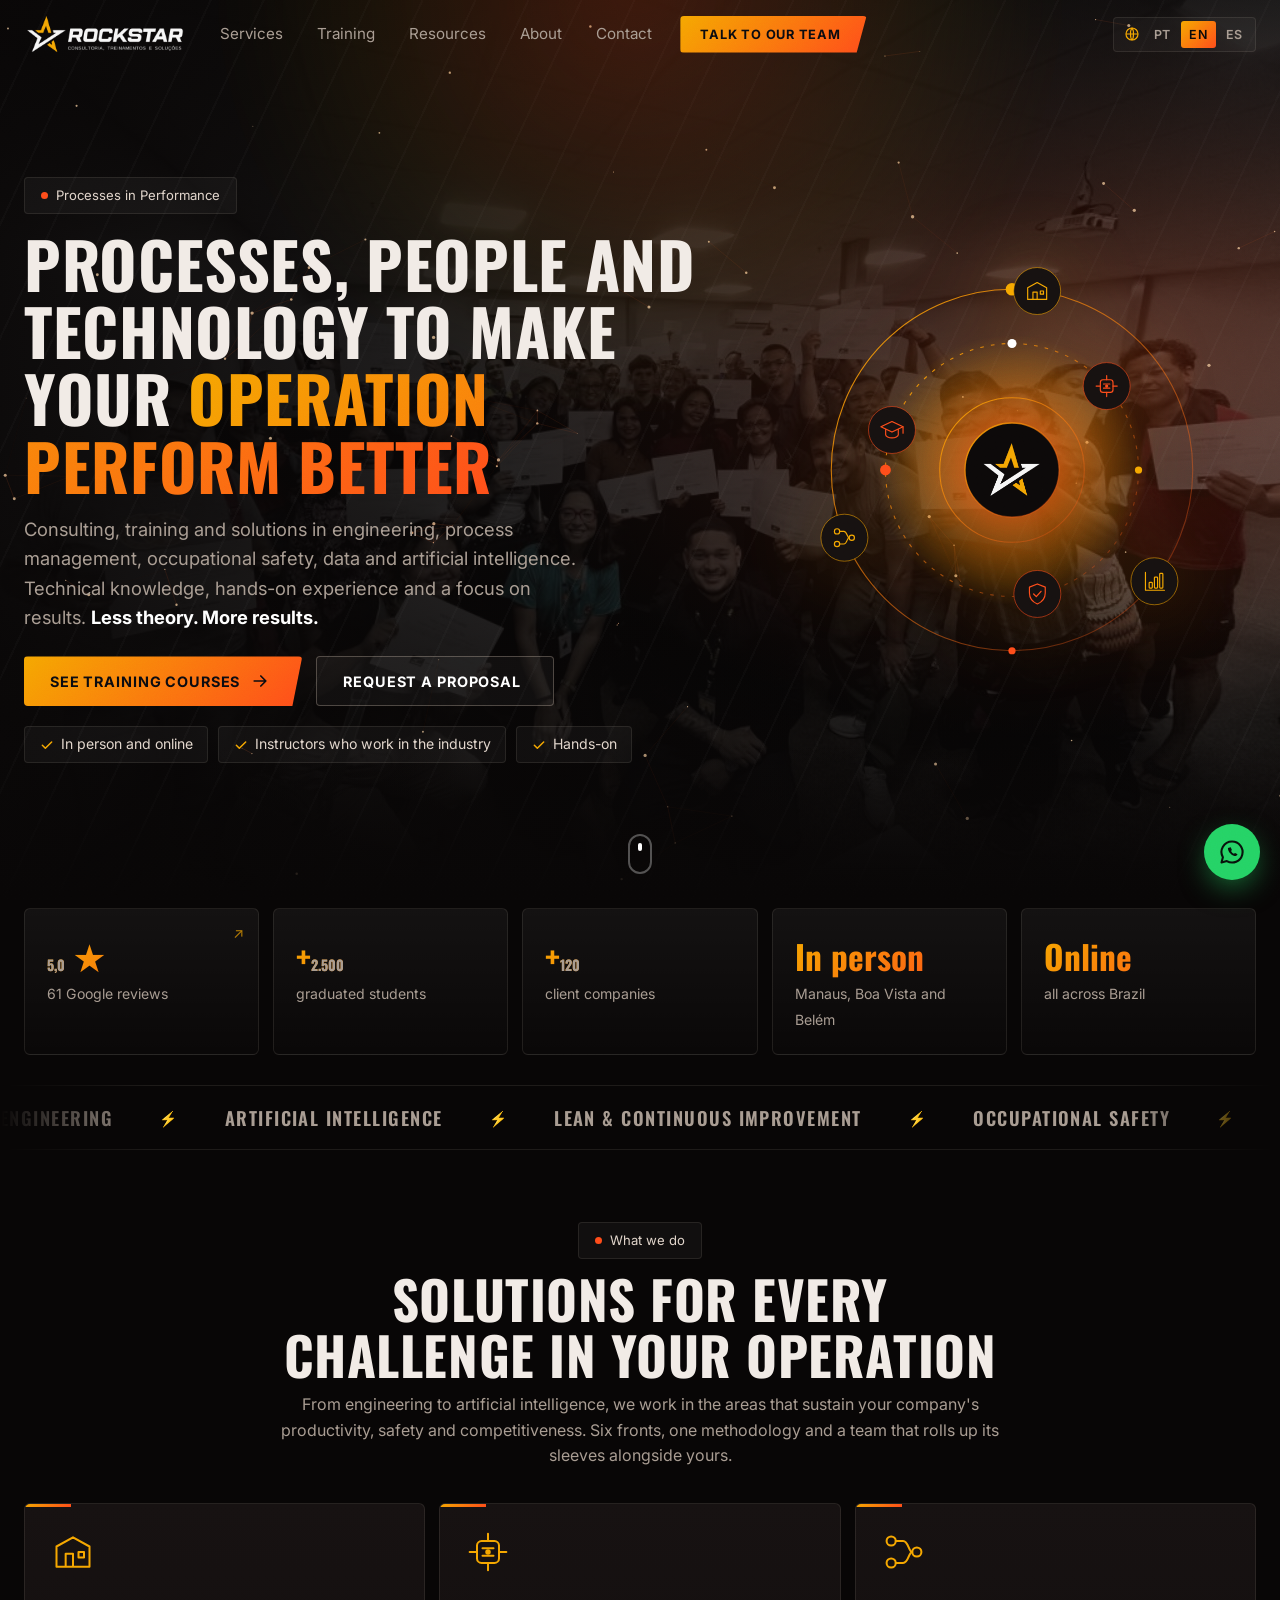
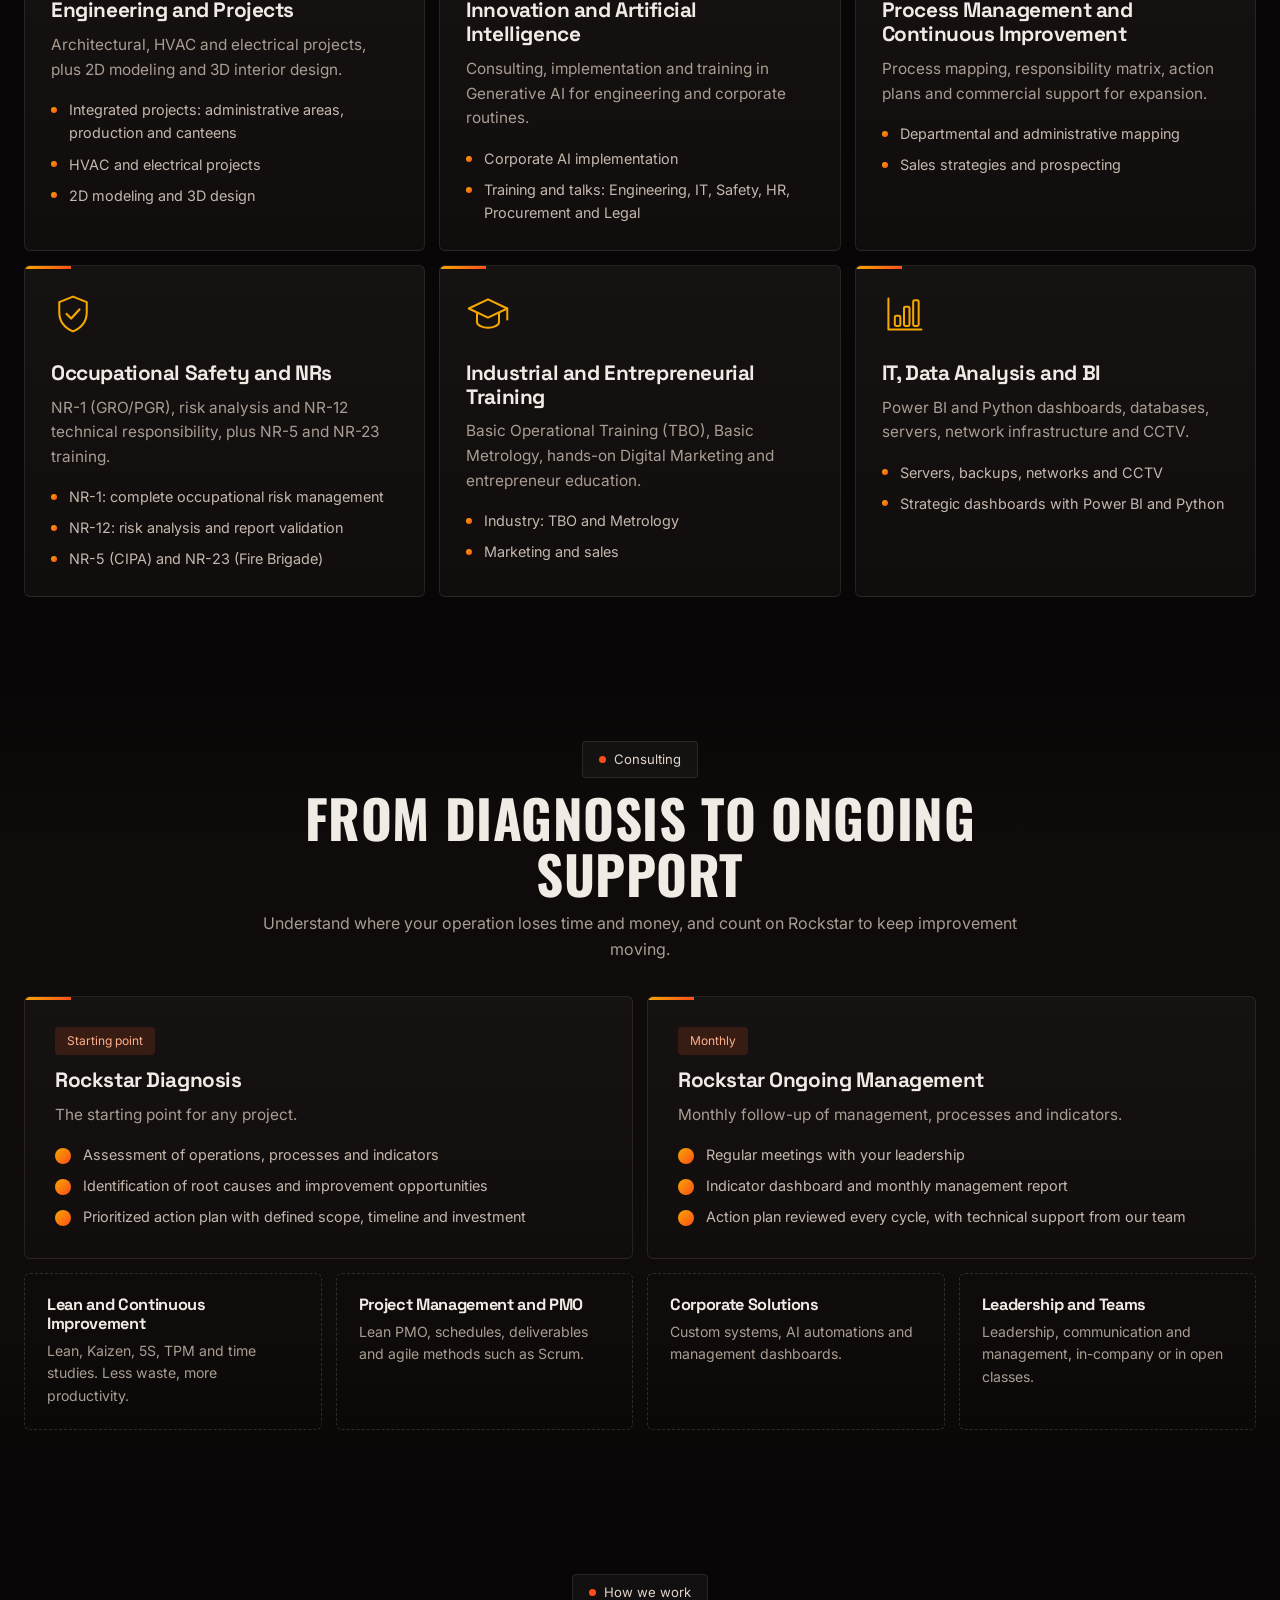
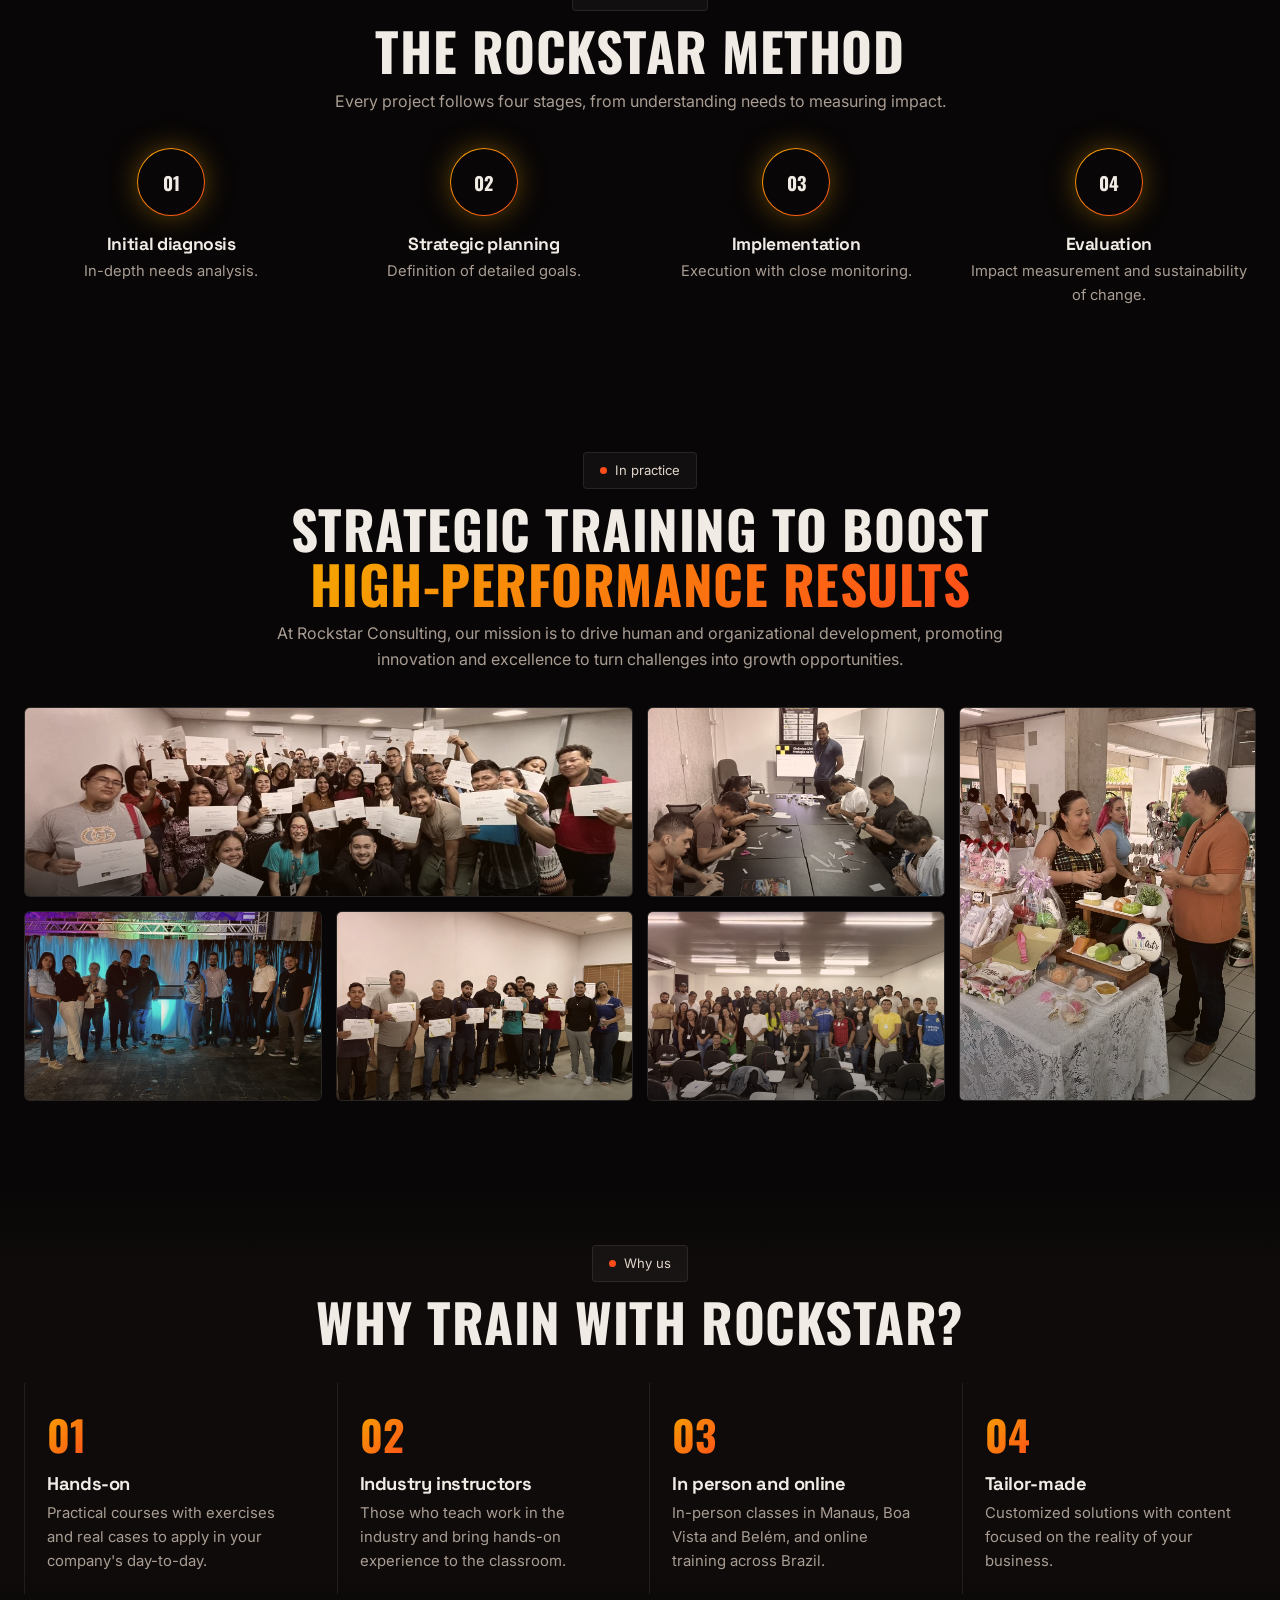
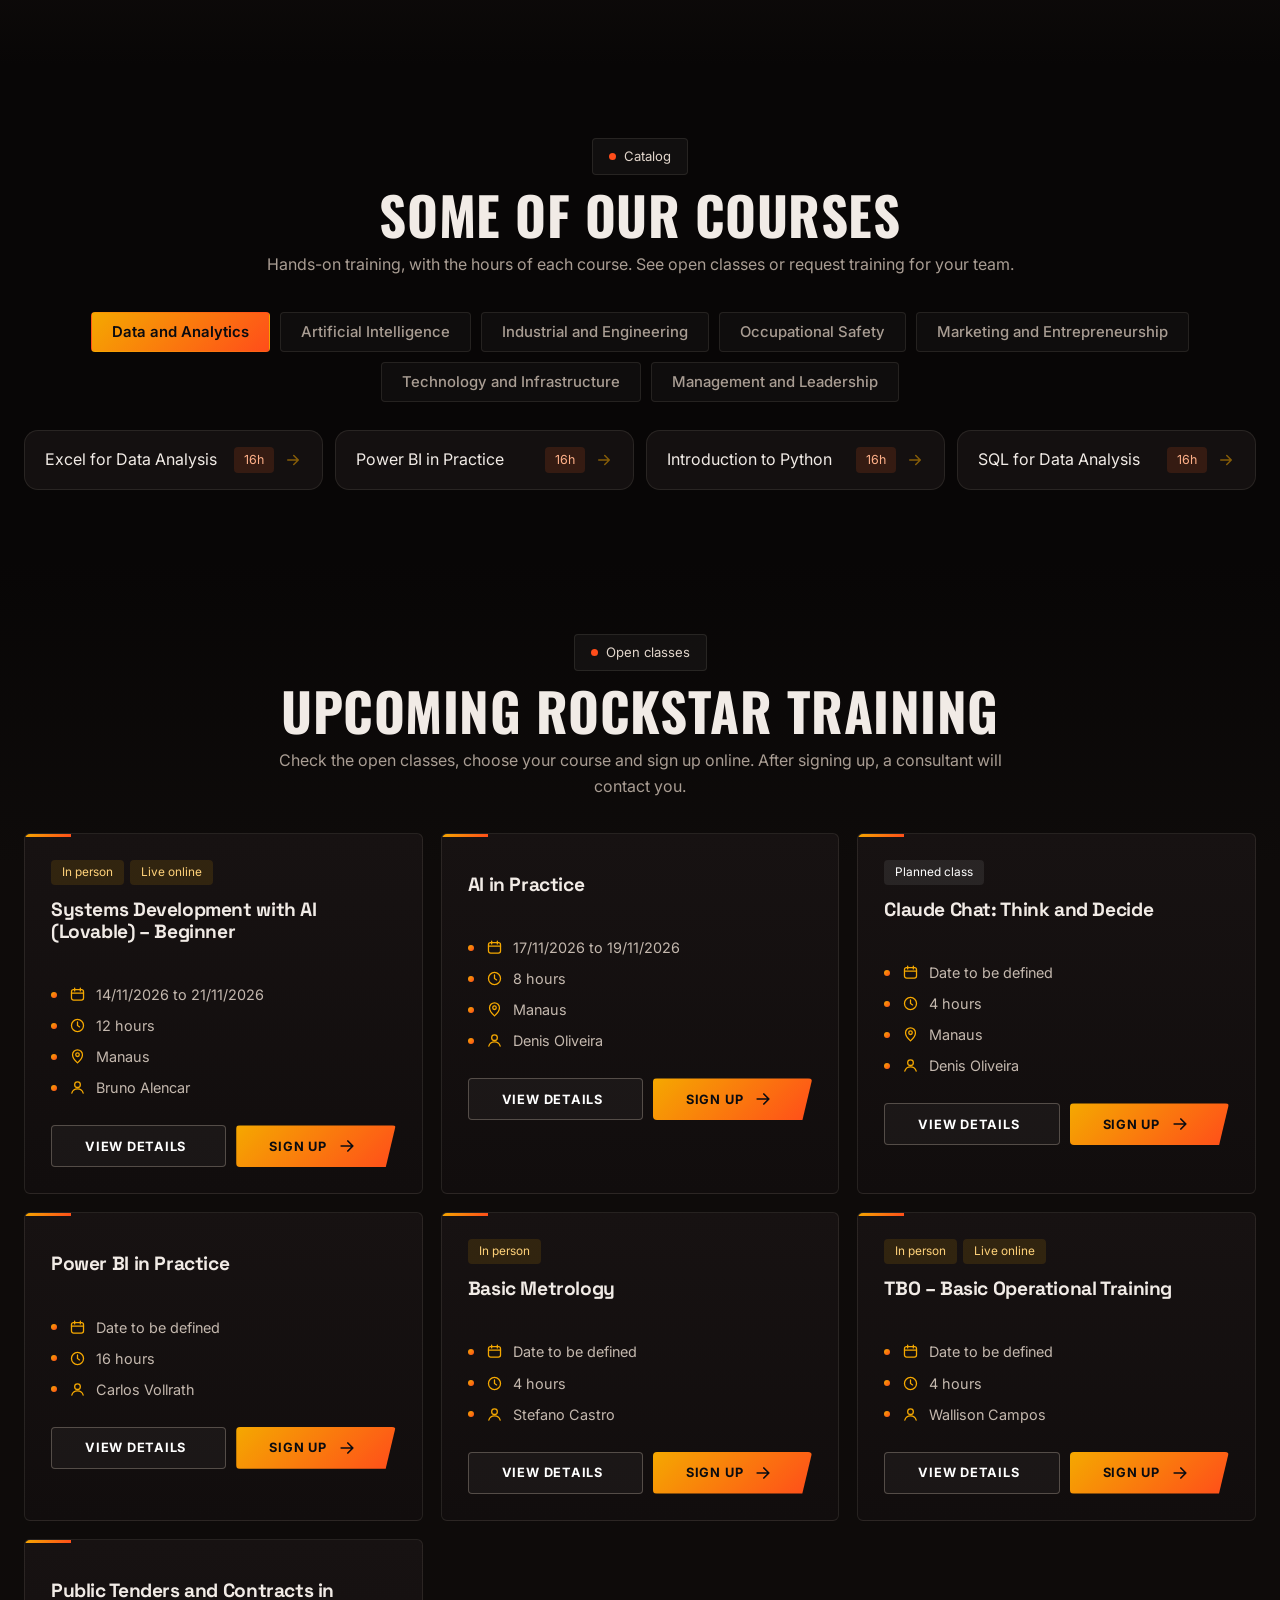
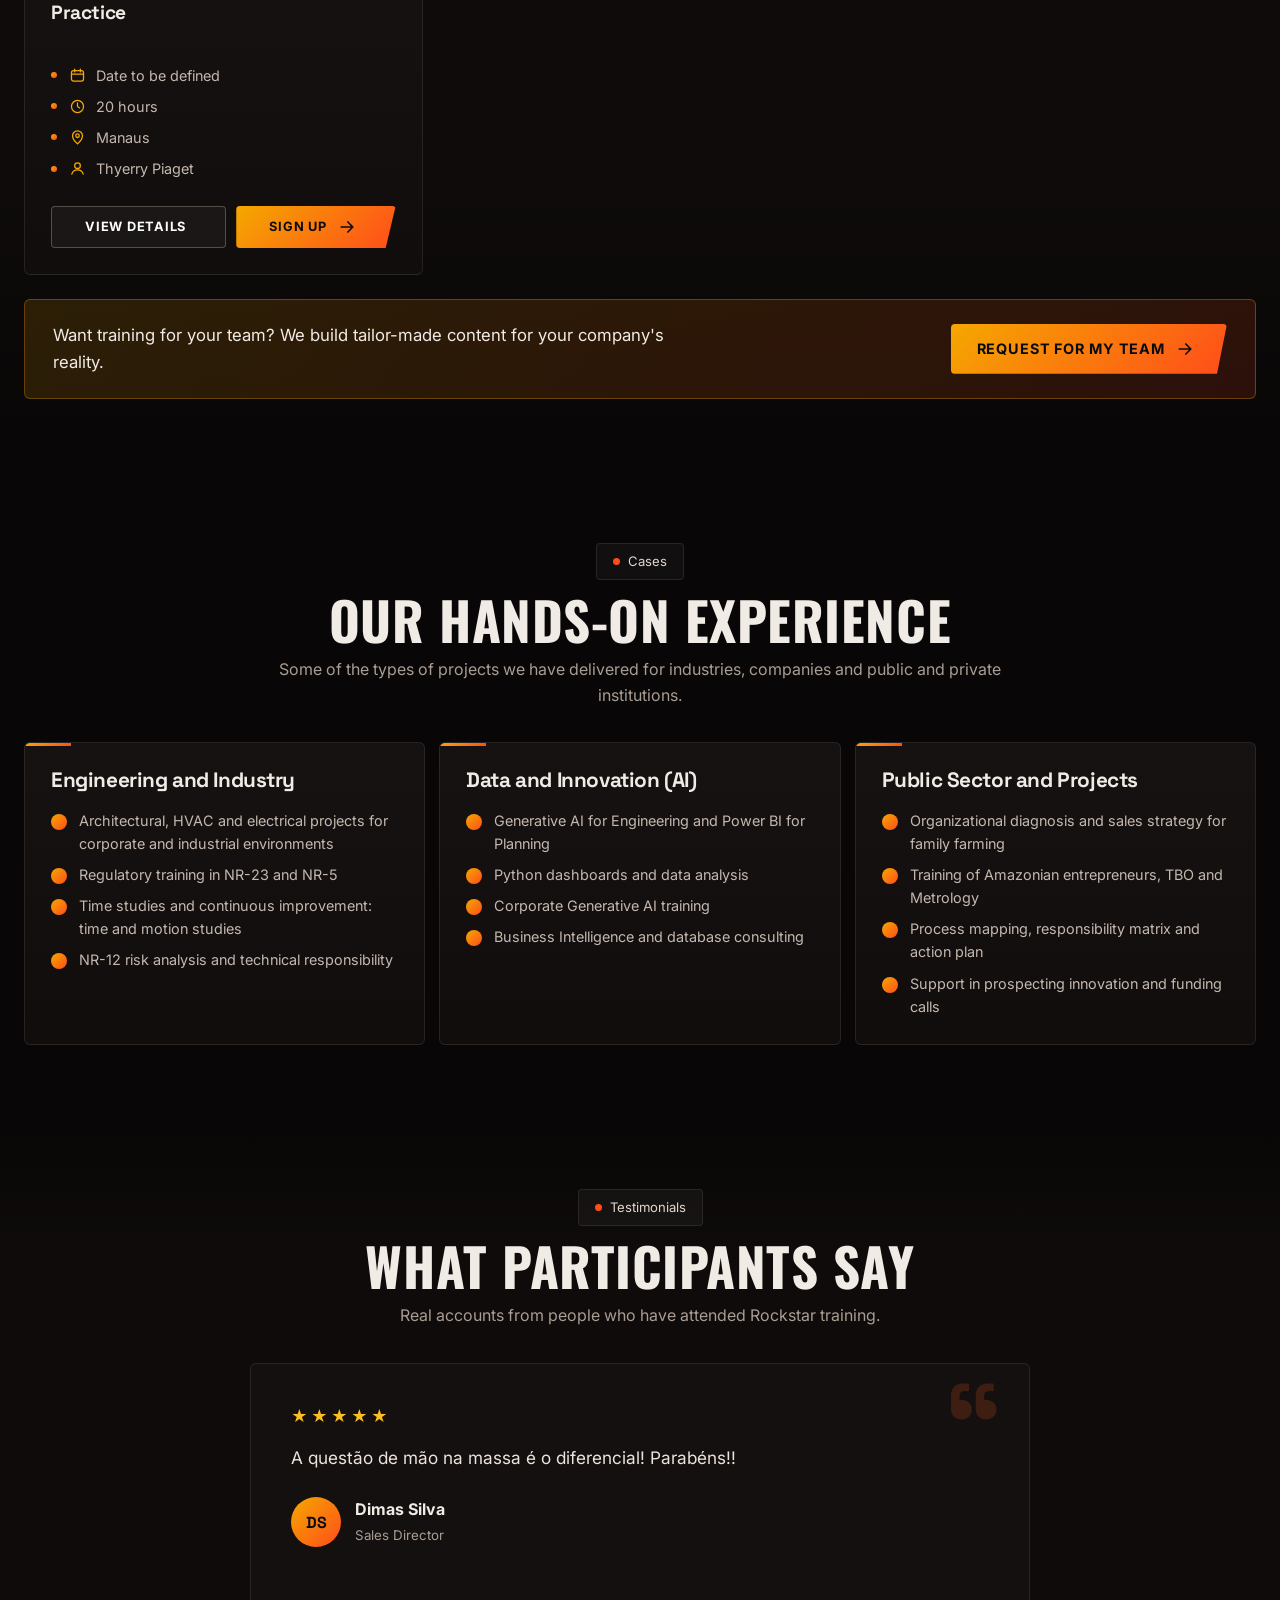
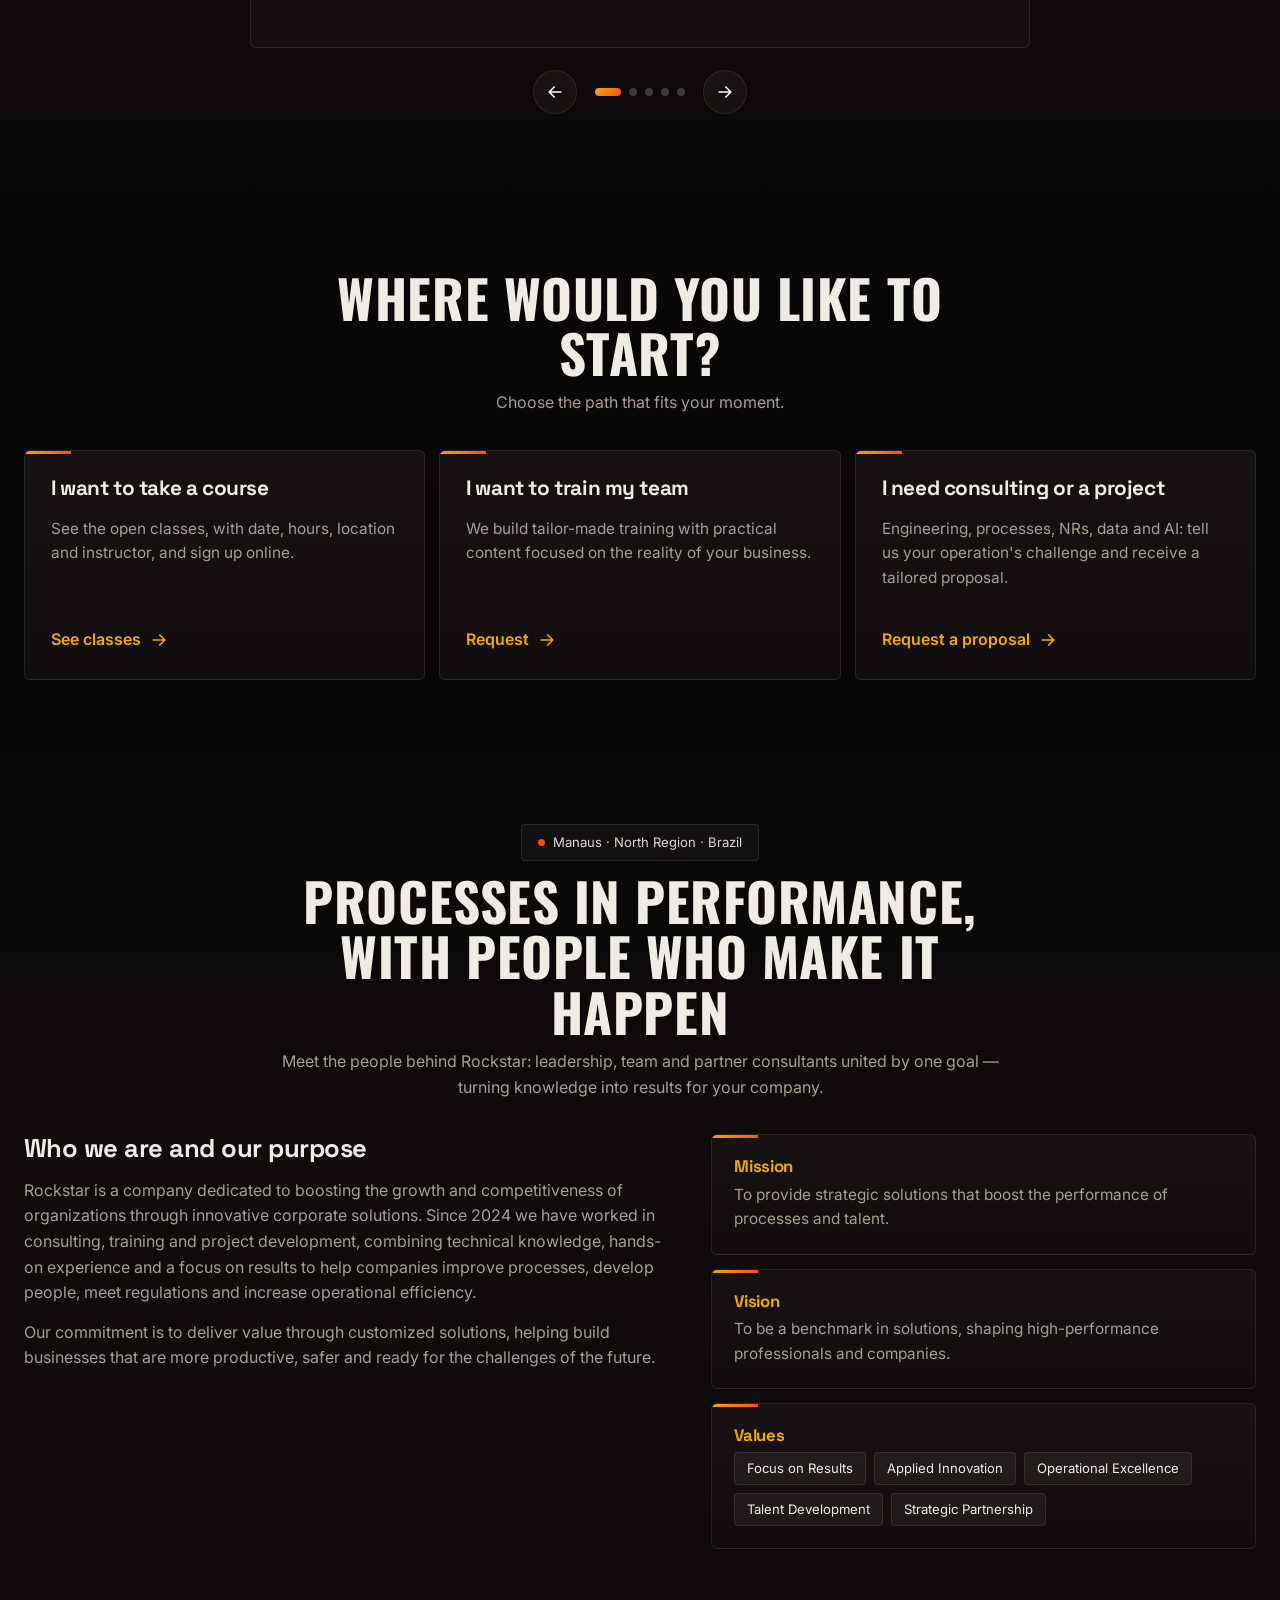
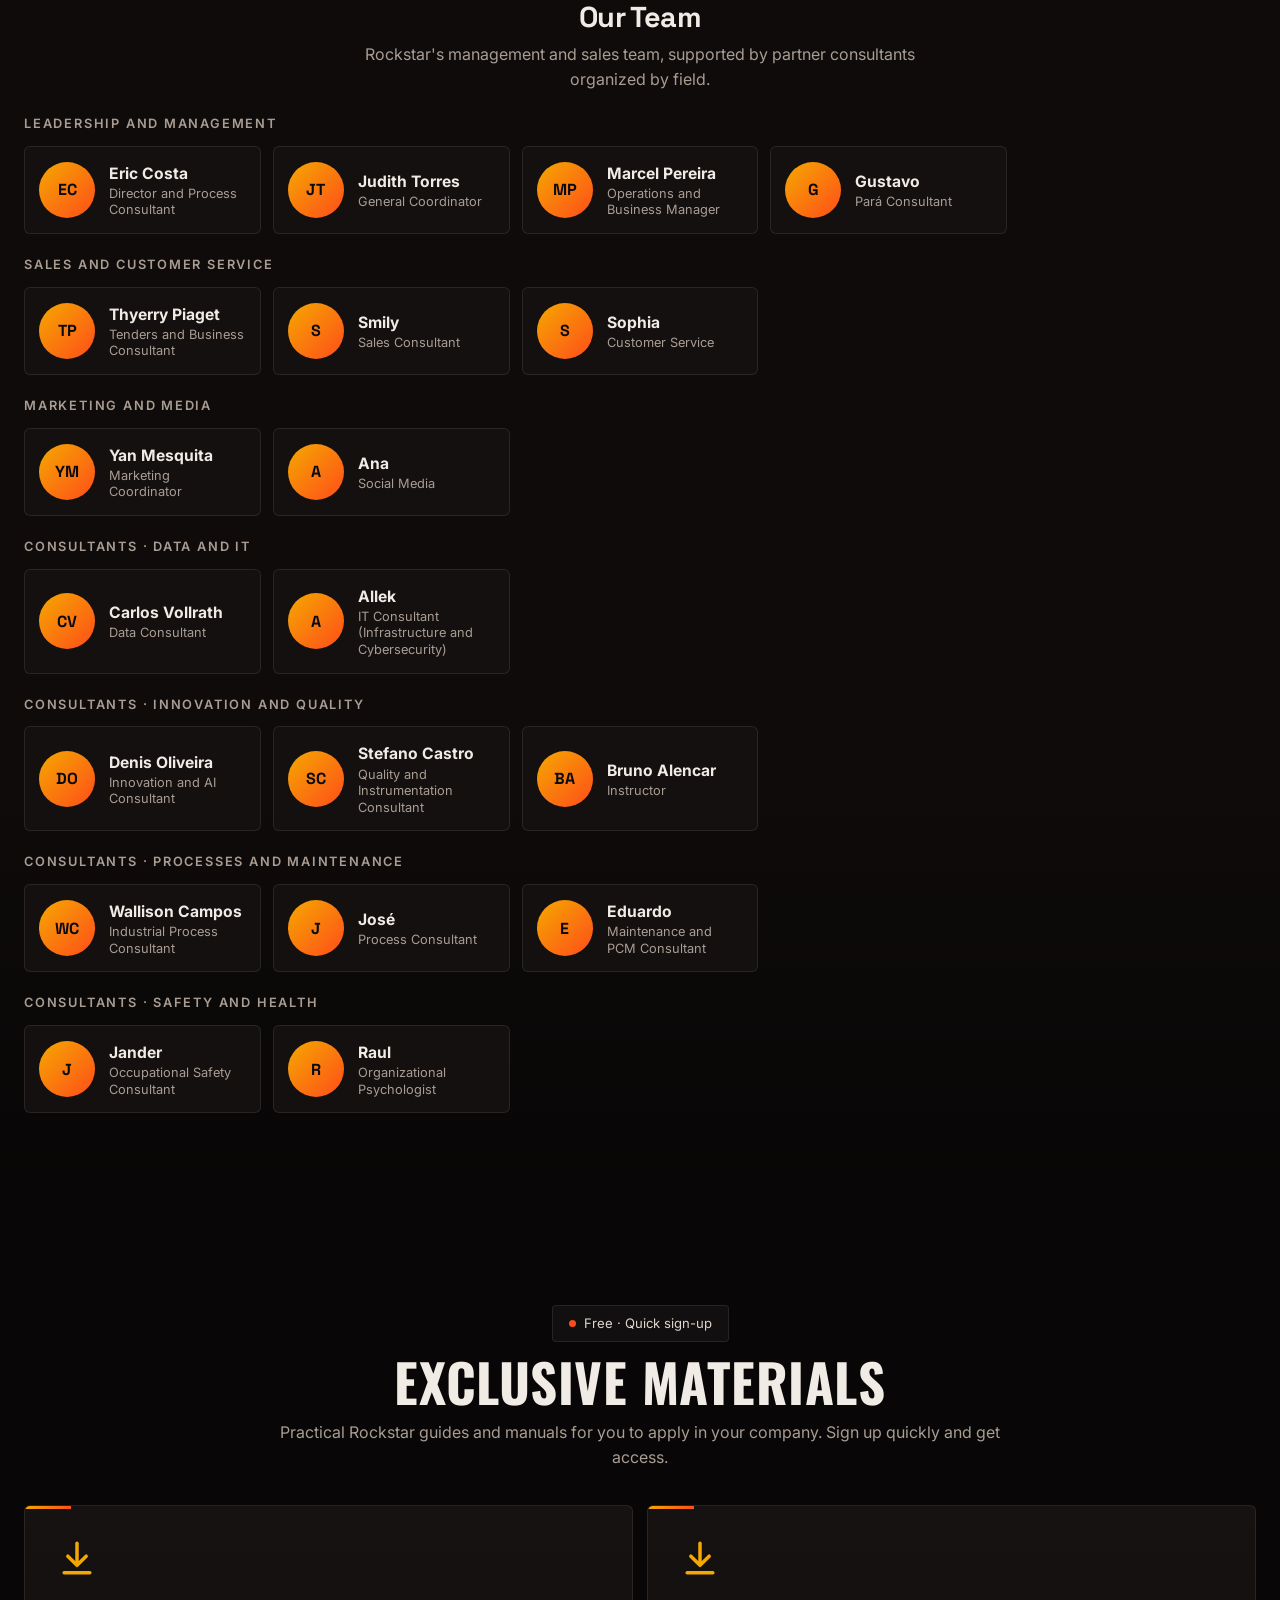
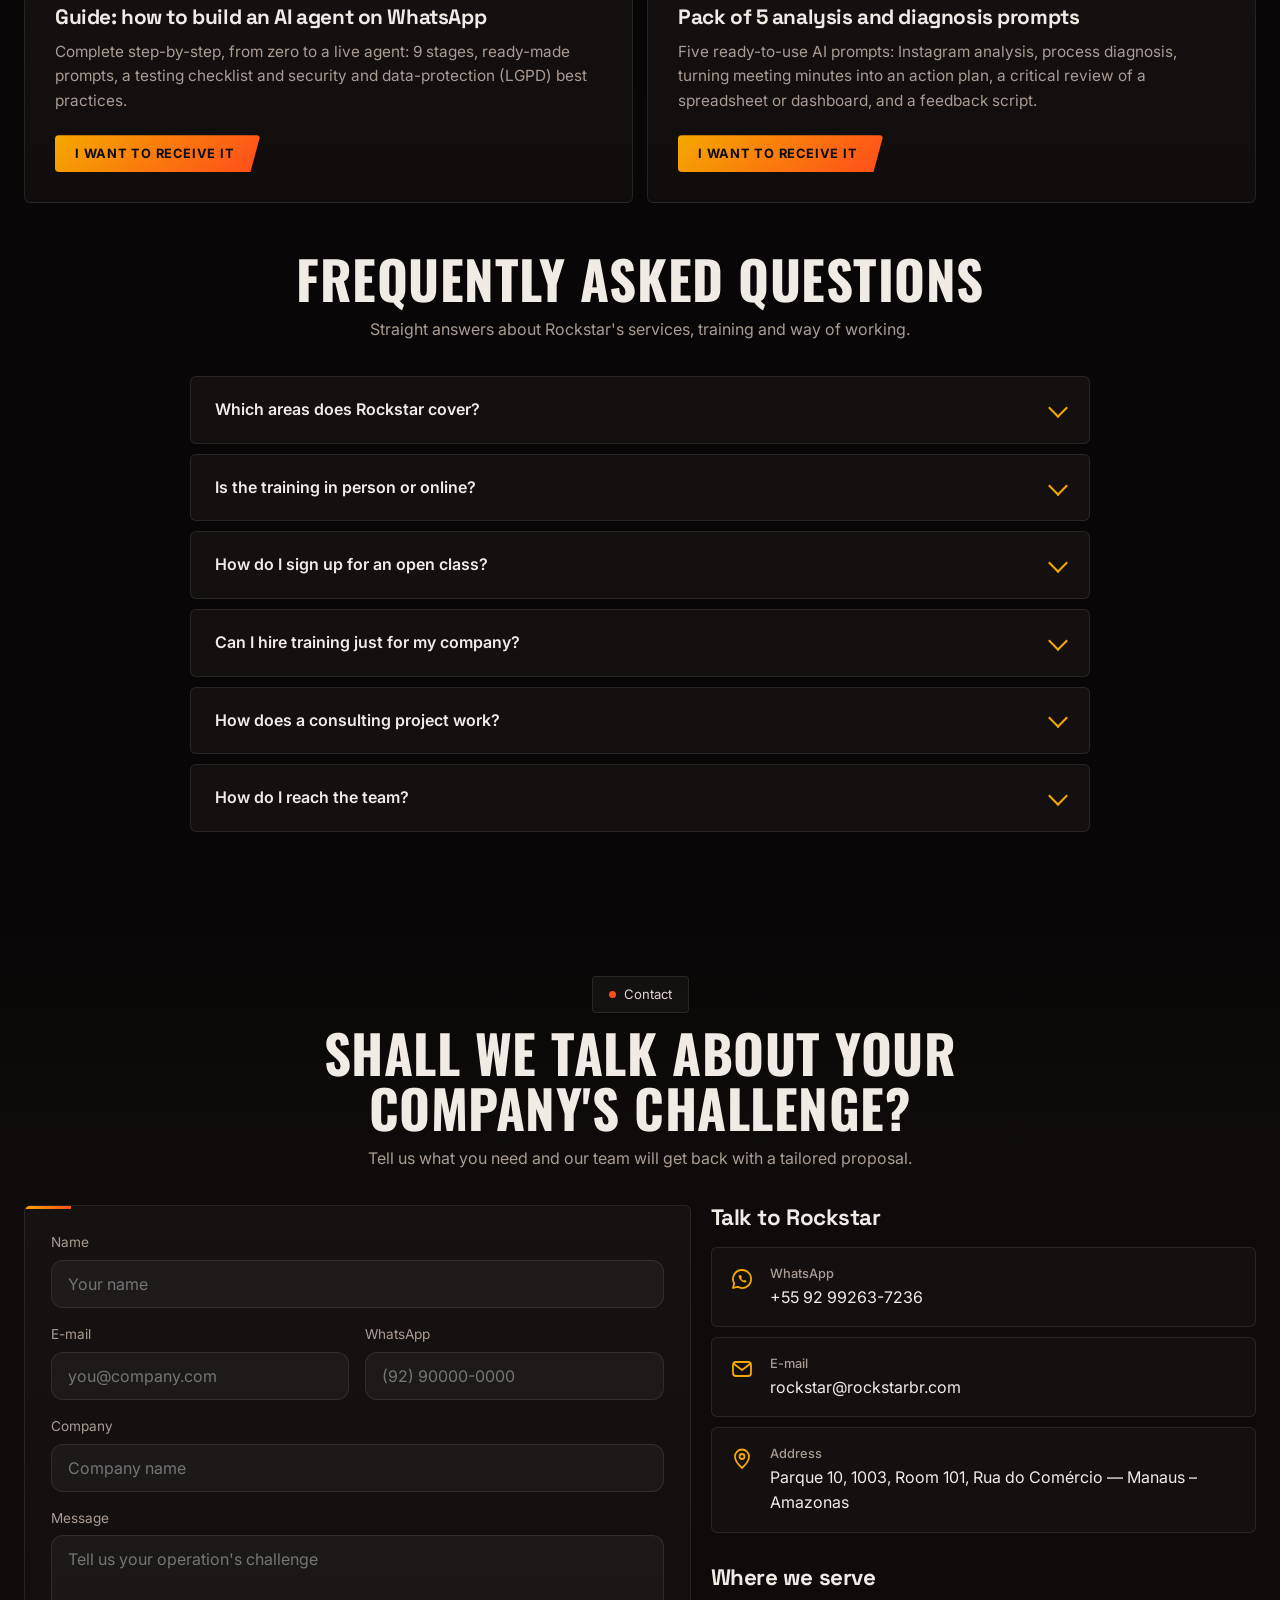
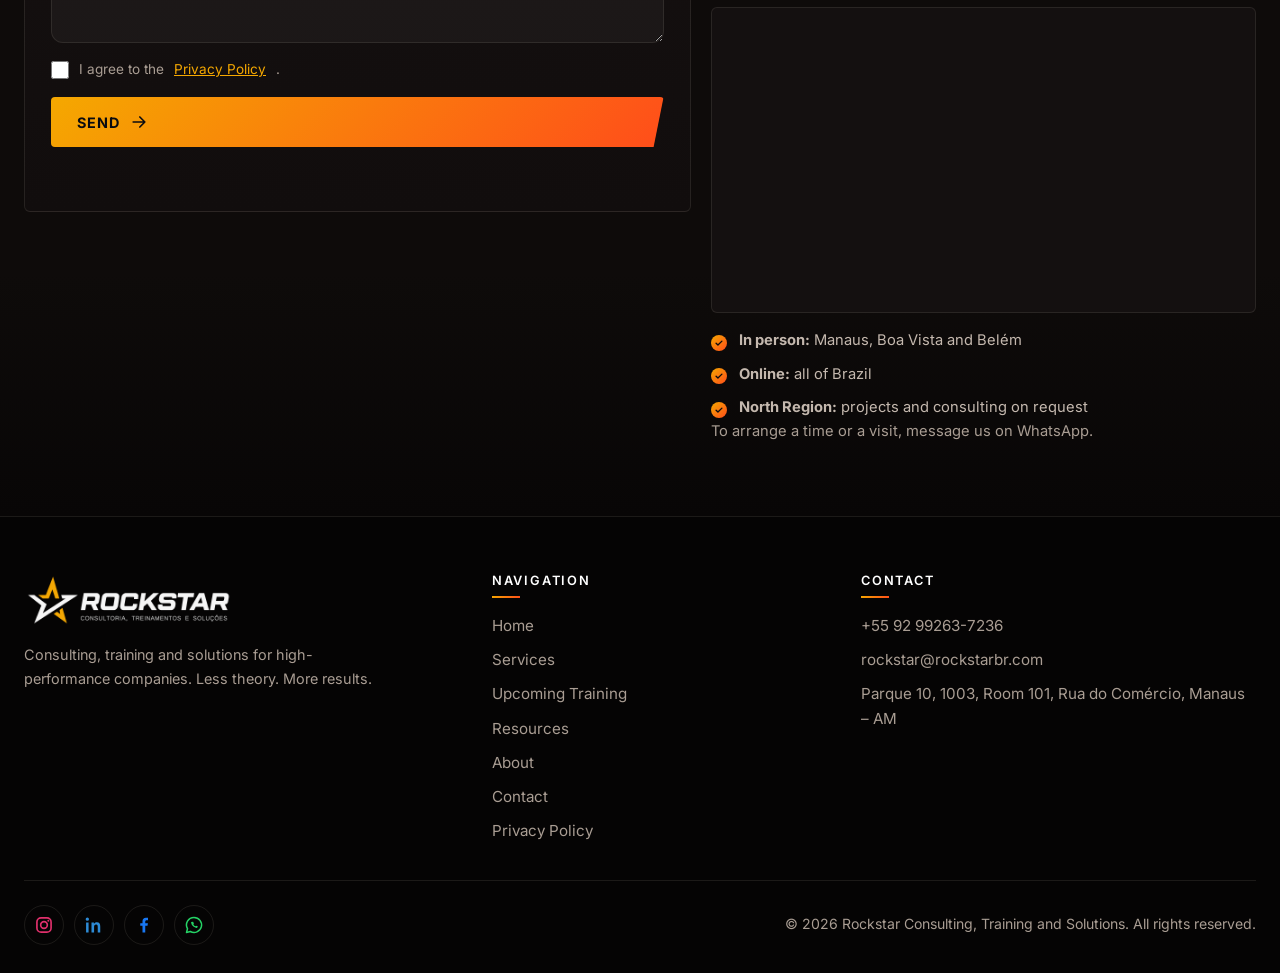
==== docs/index.html @ 3cc2ee91 "Move site to docs for GitHub Pages Co-Authored-By: Claude Sonnet 5.5 <noreply@anthropic.com>" ====
<!doctype html>
<html lang="pt-BR">
<head>
<meta charset="utf-8">
<meta name="viewport" content="width=device-width, initial-scale=1">
<title>Rockstar – Consultoria, Treinamentos e Soluções</title>
<meta name="description" content="Processos, pessoas e tecnologia para a sua operação render mais. Consultoria, treinamentos e soluções em engenharia, gestão, segurança do trabalho, dados e IA.">
<link rel="icon" type="image/png" sizes="64x64" href="assets/favicon-64.png">
<link rel="apple-touch-icon" href="assets/apple-touch-icon.png">
<link rel="preconnect" href="https://fonts.googleapis.com">
<link rel="preconnect" href="https://fonts.gstatic.com" crossorigin>
<link href="https://fonts.googleapis.com/css2?family=Inter:wght@400;500;600;700&family=Oswald:wght@500;600;700&family=Space+Grotesk:wght@500;600;700&display=swap" rel="stylesheet">
<link rel="stylesheet" href="styles.css">
<link rel="preload" as="image" href="assets/logo.png">
<style>
#preloader{position:fixed;inset:0;z-index:99999;display:flex;align-items:center;justify-content:center;background:#080606;opacity:1;transition:opacity .7s ease,visibility .7s}
#preloader img{width:min(260px,60vw);height:auto;opacity:0;animation:preFade 1.8s ease-in-out infinite}
#preloader.done{opacity:0;visibility:hidden;pointer-events:none}
html.is-loading,html.is-loading body{overflow:hidden}
@keyframes preFade{0%,100%{opacity:.15}50%{opacity:1}}
@media (prefers-reduced-motion:reduce){#preloader img{animation:none;opacity:1}}
</style>
<noscript><style>#preloader{display:none}html.is-loading,html.is-loading body{overflow:auto}</style></noscript>
<script>document.documentElement.classList.add('is-loading')</script>
</head>
<body>

<div id="preloader" aria-hidden="true"><img src="assets/logo.png" alt="" width="928" height="240"></div>
<script>
(function(){
  var start=Date.now(), MIN=1800, p=document.getElementById('preloader');
  function hide(){
    p.classList.add('done');
    document.documentElement.classList.remove('is-loading');
    setTimeout(function(){p.remove()},900);
  }
  function ready(){setTimeout(hide,Math.max(0,MIN-(Date.now()-start)))}
  if(document.readyState==='complete')ready();else window.addEventListener('load',ready);
  setTimeout(hide,6000); // segurança: nunca prende o usuário
})();
</script>

<!-- SVG sprite de ícones -->
<svg width="0" height="0" style="position:absolute" aria-hidden="true">
  <defs>
    <linearGradient id="g" x1="0" y1="0" x2="1" y2="1"><stop offset="0" stop-color="#f5a800"/><stop offset="1" stop-color="#ff4d1a"/></linearGradient>
    <symbol id="i-eng" viewBox="0 0 48 48"><path d="M6 40V18l18-10 18 10v22M6 40h36M16 40V26h8v14M30 24h6v6h-6z" fill="none" stroke="currentColor" stroke-width="2.2" stroke-linecap="round" stroke-linejoin="round"/></symbol>
    <symbol id="i-ai" viewBox="0 0 48 48"><rect x="12" y="12" width="24" height="24" rx="5" fill="none" stroke="currentColor" stroke-width="2.2"/><path d="M18 20h12M18 28h12M24 4v8M24 36v8M4 24h8M36 24h8" stroke="currentColor" stroke-width="2.2" stroke-linecap="round"/><circle cx="24" cy="24" r="3" fill="currentColor"/></symbol>
    <symbol id="i-flow" viewBox="0 0 48 48"><circle cx="10" cy="12" r="5" fill="none" stroke="currentColor" stroke-width="2.2"/><circle cx="38" cy="24" r="5" fill="none" stroke="currentColor" stroke-width="2.2"/><circle cx="10" cy="36" r="5" fill="none" stroke="currentColor" stroke-width="2.2"/><path d="M15 12h8c6 0 6 12 10 12M15 36h8c6 0 6-12 10-12" fill="none" stroke="currentColor" stroke-width="2.2" stroke-linecap="round"/></symbol>
    <symbol id="i-shield" viewBox="0 0 48 48"><path d="M24 5l15 6v11c0 10-6 17-15 21C15 39 9 32 9 22V11z" fill="none" stroke="currentColor" stroke-width="2.2" stroke-linejoin="round"/><path d="M17 24l5 5 9-10" fill="none" stroke="currentColor" stroke-width="2.4" stroke-linecap="round" stroke-linejoin="round"/></symbol>
    <symbol id="i-cap" viewBox="0 0 48 48"><path d="M3 18l21-10 21 10-21 10z" fill="none" stroke="currentColor" stroke-width="2.2" stroke-linejoin="round"/><path d="M12 23v10c0 3 6 6 12 6s12-3 12-6V23M45 18v12" fill="none" stroke="currentColor" stroke-width="2.2" stroke-linecap="round"/></symbol>
    <symbol id="i-data" viewBox="0 0 48 48"><path d="M7 41V7M7 41h36" stroke="currentColor" stroke-width="2.2" stroke-linecap="round" fill="none"/><rect x="14" y="26" width="6" height="11" rx="1.5" fill="none" stroke="currentColor" stroke-width="2.2"/><rect x="24" y="16" width="6" height="21" rx="1.5" fill="none" stroke="currentColor" stroke-width="2.2"/><rect x="34" y="9" width="6" height="28" rx="1.5" fill="none" stroke="currentColor" stroke-width="2.2"/></symbol>
    <symbol id="i-wa" viewBox="0 0 24 24"><path d="M12 3a9 9 0 00-7.8 13.5L3 21l4.6-1.2A9 9 0 1012 3z" fill="none" stroke="currentColor" stroke-width="1.8" stroke-linejoin="round"/><path d="M8.5 8.5c0 3.5 3.5 7 7 7l1.3-1.6-2.2-1-1 .7c-1-.4-2-1.4-2.4-2.4l.7-1-1-2.2z" fill="currentColor"/></symbol>
    <symbol id="i-arrow" viewBox="0 0 24 24"><path d="M5 12h14M13 6l6 6-6 6" fill="none" stroke="currentColor" stroke-width="2" stroke-linecap="round" stroke-linejoin="round"/></symbol>
    <symbol id="i-check" viewBox="0 0 24 24"><path d="M5 12.5l4.5 4.5L19 7.5" fill="none" stroke="currentColor" stroke-width="2.2" stroke-linecap="round" stroke-linejoin="round"/></symbol>
    <symbol id="i-cal" viewBox="0 0 24 24"><rect x="3.5" y="5" width="17" height="15" rx="3" fill="none" stroke="currentColor" stroke-width="1.8"/><path d="M3.5 10h17M8 3v4M16 3v4" stroke="currentColor" stroke-width="1.8" stroke-linecap="round"/></symbol>
    <symbol id="i-clock" viewBox="0 0 24 24"><circle cx="12" cy="12" r="8.5" fill="none" stroke="currentColor" stroke-width="1.8"/><path d="M12 7v5l3 2" fill="none" stroke="currentColor" stroke-width="1.8" stroke-linecap="round"/></symbol>
    <symbol id="i-pin" viewBox="0 0 24 24"><path d="M12 21s7-6.2 7-11.5A7 7 0 005 9.5C5 14.800 12 21 12 21z" fill="none" stroke="currentColor" stroke-width="1.8"/><circle cx="12" cy="9.5" r="2.5" fill="none" stroke="currentColor" stroke-width="1.8"/></symbol>
    <symbol id="i-user" viewBox="0 0 24 24"><circle cx="12" cy="8" r="4" fill="none" stroke="currentColor" stroke-width="1.8"/><path d="M4 20c1-4 4-6 8-6s7 2 8 6" fill="none" stroke="currentColor" stroke-width="1.8" stroke-linecap="round"/></symbol>
    <symbol id="i-mail" viewBox="0 0 24 24"><rect x="3" y="5" width="18" height="14" rx="3" fill="none" stroke="currentColor" stroke-width="1.8"/><path d="M4 7l8 6 8-6" fill="none" stroke="currentColor" stroke-width="1.8" stroke-linecap="round" stroke-linejoin="round"/></symbol>
    <symbol id="i-download" viewBox="0 0 24 24"><path d="M12 4v11M7 11l5 5 5-5M5 20h14" fill="none" stroke="currentColor" stroke-width="1.9" stroke-linecap="round" stroke-linejoin="round"/></symbol>
  </defs>
</svg>

<div class="progress" id="progress"></div>
<div class="cursor-glow" id="cursorGlow" aria-hidden="true"></div>

<!-- NAV -->
<header class="nav" id="nav">
  <div class="wrap nav-in">
    <a href="#inicio" class="logo" aria-label="Rockstar – Consultoria, Treinamentos e Soluções"><img src="assets/logo.png" alt="Rockstar Consultoria, Treinamentos e Soluções" width="928" height="240"></a>
    <nav class="menu" id="menu" aria-label="Principal">
      <a href="#servicos">Serviços</a>
      <a href="#treinamentos">Treinamentos</a>
      <a href="#recursos">Recursos</a>
      <a href="#sobre">Sobre</a>
      <a href="#contato">Contato</a>
      <a href="#contato" class="btn btn-sm menu-cta">Falar com a equipe</a>
    </nav>
    <div class="lang" role="group" aria-label="Idioma / Language">
      <svg class="ic" aria-hidden="true" viewBox="0 0 24 24"><circle cx="12" cy="12" r="9" fill="none" stroke="currentColor" stroke-width="1.8"/><path d="M3 12h18M12 3c3 3 3 15 0 18M12 3c-3 3-3 15 0 18" fill="none" stroke="currentColor" stroke-width="1.8"/></svg>
      <button class="lang-btn on" data-lang="pt" aria-pressed="true" title="Português">PT</button>
      <button class="lang-btn" data-lang="en" aria-pressed="false" title="English">EN</button>
      <button class="lang-btn" data-lang="es" aria-pressed="false" title="Español">ES</button>
    </div>
    <button class="burger" id="burger" aria-label="Abrir menu" aria-expanded="false"><span></span><span></span><span></span></button>
  </div>
</header>

<main>
<!-- HERO -->
<section class="hero" id="inicio">
  <div class="hero-bg" aria-hidden="true"><img src="assets/treino-1.jpg" alt="" fetchpriority="high"></div>
  <canvas id="stars" aria-hidden="true"></canvas>
  <div class="hero-glow"></div>
  <div class="wrap hero-in">
    <div class="hero-text">
      <span class="pill reveal"><i class="dot"></i> Processos em Performance</span>
      <h1 class="reveal">Processos, pessoas e tecnologia para a sua <span class="grad">operação render mais</span></h1>
      <p class="lead reveal">Consultoria, treinamentos e soluções em engenharia, gestão de processos, segurança do trabalho, dados e inteligência artificial. Conhecimento técnico, experiência prática e foco em resultado. <strong>Menos teoria. Mais resultado.</strong></p>
      <div class="hero-cta reveal">
        <a href="#treinamentos" class="btn">Ver treinamentos <svg class="ic"><use href="#i-arrow"/></svg></a>
        <a href="#contato" class="btn btn-ghost">Pedir proposta</a>
      </div>
      <ul class="chips reveal">
        <li><svg class="ic"><use href="#i-check"/></svg> Presencial e online</li>
        <li><svg class="ic"><use href="#i-check"/></svg> Instrutores que atuam no mercado</li>
        <li><svg class="ic"><use href="#i-check"/></svg> Mão na massa</li>
      </ul>
    </div>

    <div class="hero-art reveal" aria-hidden="true">
      <svg viewBox="-10 -10 540 540" class="orbit" overflow="visible">
        <defs>
          <radialGradient id="core" cx=".5" cy=".5" r=".5"><stop offset="0" stop-color="#ff4d1a" stop-opacity=".9"/><stop offset="1" stop-color="#f5a800" stop-opacity="0"/></radialGradient>
          <linearGradient id="ring" x1="0" y1="0" x2="1" y2="1"><stop offset="0" stop-color="#f5a800"/><stop offset="1" stop-color="#ff4d1a" stop-opacity=".2"/></linearGradient>
        </defs>
        <circle cx="260" cy="260" r="150" fill="url(#core)"/>
        <g fill="none" stroke="url(#ring)" stroke-width="1.2">
          <circle cx="260" cy="260" r="80"/>
          <circle cx="260" cy="260" r="140" stroke-dasharray="4 8"/>
          <circle cx="260" cy="260" r="200"/>
        </g>
        <g class="spin-a"><circle cx="260" cy="60" r="7" fill="#f5a800"/><circle cx="260" cy="460" r="4" fill="#ff4d1a"/></g>
        <g class="spin-b"><circle cx="120" cy="260" r="6" fill="#ff4d1a"/><circle cx="400" cy="260" r="4" fill="#f5a800"/></g>
        <g class="spin-c"><circle cx="260" cy="120" r="5" fill="#fff"/></g>
        <g class="node-grp">
          <g class="orb" data-r="200" data-a="-90" data-s="9" transform="translate(260 260)"><g class="node "><a href="#servicos" class="eln" aria-label="Engenharia e Serviços"><g class="hit"><circle r="34" fill="transparent"/><circle class="bg" r="26" fill="#161110" stroke="#f5a800" stroke-opacity=".6"/><use href="#i-eng" x="-14" y="-14" width="28" height="28" color="#f5a800"/></g><g class="lab"><rect x="-38.0" y="36" width="76" height="24" rx="4" fill="#0c0909" stroke="#f5a800"/><text y="52" text-anchor="middle">Serviços</text></g></a></g></g>
          <g class="orb" data-r="140" data-a="-30" data-s="-13" transform="translate(260 260)"><g class="node n2"><a href="#recursos" class="eln" aria-label="Materiais e IA"><g class="hit"><circle r="34" fill="transparent"/><circle class="bg" r="26" fill="#161110" stroke="#ff4d1a" stroke-opacity=".6"/><use href="#i-ai" x="-14" y="-14" width="28" height="28" color="#ff4d1a"/></g><g class="lab"><rect x="-38.0" y="36" width="76" height="24" rx="4" fill="#0c0909" stroke="#ff4d1a"/><text y="52" text-anchor="middle">Recursos</text></g></a></g></g>
          <g class="orb" data-r="200" data-a="30" data-s="9" transform="translate(260 260)"><g class="node n3"><a href="#cases" class="eln" aria-label="Cases e experiência"><g class="hit"><circle r="34" fill="transparent"/><circle class="bg" r="26" fill="#161110" stroke="#f5a800" stroke-opacity=".6"/><use href="#i-data" x="-14" y="-14" width="28" height="28" color="#f5a800"/></g><g class="lab"><rect x="-31.0" y="36" width="62" height="24" rx="4" fill="#0c0909" stroke="#f5a800"/><text y="52" text-anchor="middle">Cases</text></g></a></g></g>
          <g class="orb" data-r="140" data-a="90" data-s="-13" transform="translate(260 260)"><g class="node n4"><a href="#diferenciais" class="eln" aria-label="Diferenciais"><g class="hit"><circle r="34" fill="transparent"/><circle class="bg" r="26" fill="#161110" stroke="#ff4d1a" stroke-opacity=".6"/><use href="#i-shield" x="-14" y="-14" width="28" height="28" color="#ff4d1a"/></g><g class="lab"><rect x="-48.0" y="-60" width="96" height="24" rx="4" fill="#0c0909" stroke="#ff4d1a"/><text y="-44" text-anchor="middle">Diferenciais</text></g></a></g></g>
          <g class="orb" data-r="200" data-a="150" data-s="9" transform="translate(260 260)"><g class="node n5"><a href="#metodologia" class="eln" aria-label="Metodologia"><g class="hit"><circle r="34" fill="transparent"/><circle class="bg" r="26" fill="#161110" stroke="#f5a800" stroke-opacity=".6"/><use href="#i-flow" x="-14" y="-14" width="28" height="28" color="#f5a800"/></g><g class="lab"><rect x="-50.0" y="36" width="100" height="24" rx="4" fill="#0c0909" stroke="#f5a800"/><text y="52" text-anchor="middle">Metodologia</text></g></a></g></g>
          <g class="orb" data-r="140" data-a="210" data-s="-13" transform="translate(260 260)"><g class="node n6"><a href="#treinamentos" class="eln" aria-label="Treinamentos"><g class="hit"><circle r="34" fill="transparent"/><circle class="bg" r="26" fill="#161110" stroke="#ff4d1a" stroke-opacity=".6"/><use href="#i-cap" x="-14" y="-14" width="28" height="28" color="#ff4d1a"/></g><g class="lab"><rect x="-52.0" y="36" width="104" height="24" rx="4" fill="#0c0909" stroke="#ff4d1a"/><text y="52" text-anchor="middle">Treinamentos</text></g></a></g></g>
        </g>
        <g transform="translate(260 260)">
          <circle r="52" fill="#0c0909" stroke="url(#ring)" stroke-width="1.5"/>
          <g class="pulse"><svg x="-34" y="-31" width="68" height="62" viewBox="12 12 236 220"><image href="assets/logo.png" width="928" height="240"/></svg></g>
        </g>
      </svg>
    </div>
  </div>
  <a href="#numeros" class="scroll-hint" aria-label="Rolar"><span></span></a>
</section>

<!-- NÚMEROS -->
<section class="stats" id="numeros">
  <div class="wrap stats-grid">
    <a class="stat stat-link reveal" href="https://www.google.com/maps?cid=8063675603745116731" target="_blank" rel="noopener"><b><span class="count" data-to="5" data-dec="1">0</span> ★</b><span>61 avaliações no Google</span></a>
    <div class="stat reveal"><b>+<span class="count" data-to="2500">0</span></b><span>alunos formados</span></div>
    <div class="stat reveal"><b>+<span class="count" data-to="120">0</span></b><span>empresas clientes</span></div>
    <div class="stat reveal"><b>Presencial</b><span>Manaus, Boa Vista e Belém</span></div>
    <div class="stat reveal"><b>Online</b><span>todo o território nacional</span></div>
  </div>
</section>

<div class="marquee" aria-hidden="true">
  <div class="track">
    <span>Engenharia</span><span>Inteligência Artificial</span><span>Lean &amp; Melhoria Contínua</span><span>Segurança do Trabalho</span><span>Power BI &amp; Python</span><span>Liderança</span><span>NRs</span><span>Infraestrutura de TI</span>
    <span>Engenharia</span><span>Inteligência Artificial</span><span>Lean &amp; Melhoria Contínua</span><span>Segurança do Trabalho</span><span>Power BI &amp; Python</span><span>Liderança</span><span>NRs</span><span>Infraestrutura de TI</span>
  </div>
</div>

<!-- SOLUÇÕES -->
<section class="sec" id="servicos">
  <div class="wrap">
    <header class="sec-head reveal">
      <span class="pill"><i class="dot"></i> O que fazemos</span>
      <h2>Soluções para cada desafio da sua operação</h2>
      <p>Da engenharia à inteligência artificial, atuamos nas áreas que sustentam a produtividade, a segurança e a competitividade da sua empresa. Seis frentes, uma metodologia e uma equipe que põe a mão na massa junto com a sua.</p>
    </header>

    <div class="bento">
      <article class="card spot reveal">
        <svg class="ic-lg"><use href="#i-eng"/></svg>
        <h3>Engenharia e Projetos</h3>
        <p>Projetos arquitetônicos, de climatização e elétricos, além de modelagem 2D e design de interiores em 3D.</p>
        <ul><li>Projetos integrados: áreas administrativas, produção e refeitórios</li><li>Climatização e projetos elétricos</li><li>Modelagem 2D e design 3D</li></ul>
      </article>
      <article class="card spot reveal">
        <svg class="ic-lg"><use href="#i-ai"/></svg>
        <h3>Inovação e Inteligência Artificial</h3>
        <p>Consultoria, implementação e capacitação em IA Generativa para a engenharia e as rotinas corporativas.</p>
        <ul><li>Implementação corporativa de IA</li><li>Treinamentos e palestras: Engenharia, TI, SST, RH, Compras e Advocacia</li></ul>
      </article>
      <article class="card spot reveal">
        <svg class="ic-lg"><use href="#i-flow"/></svg>
        <h3>Gestão de Processos e Melhoria Contínua</h3>
        <p>Mapeamento de processos, matriz de responsabilidade, planos de ação e suporte comercial para expansão.</p>
        <ul><li>Mapeamento setorial e administrativo</li><li>Estratégias de comercialização e prospecção</li></ul>
      </article>
      <article class="card spot reveal">
        <svg class="ic-lg"><use href="#i-shield"/></svg>
        <h3>Segurança do Trabalho e NRs</h3>
        <p>NR-1 (GRO/PGR), análise de risco e responsabilidade técnica NR-12, e treinamentos de NR-5 e NR-23.</p>
        <ul><li>NR-1: gestão completa de riscos ocupacionais</li><li>NR-12: análise de risco e validação de laudos</li><li>NR-5 (CIPA) e NR-23 (Brigada)</li></ul>
      </article>
      <article class="card spot reveal">
        <svg class="ic-lg"><use href="#i-cap"/></svg>
        <h3>Capacitações Industriais e Empreendedoras</h3>
        <p>Treinamento Básico Operacional (TBO), Metrologia Básica, Marketing Digital na prática e formação de empreendedores.</p>
        <ul><li>Indústria: TBO e Metrologia</li><li>Marketing e comercialização</li></ul>
      </article>
      <article class="card spot reveal">
        <svg class="ic-lg"><use href="#i-data"/></svg>
        <h3>TI, Análise de Dados e BI</h3>
        <p>Dashboards em Power BI e Python, bancos de dados, servidores, infraestrutura de redes e CFTV.</p>
        <ul><li>Servidores, backups, redes e CFTV</li><li>Dashboards estratégicos com Power BI e Python</li></ul>
      </article>
    </div>
  </div>
</section>

<!-- DIAGNÓSTICO / GESTÃO CONTÍNUA -->
<section class="sec alt">
  <div class="wrap">
    <header class="sec-head reveal">
      <span class="pill"><i class="dot"></i> Consultoria</span>
      <h2>Do diagnóstico ao acompanhamento contínuo</h2>
      <p>Entenda onde a sua operação perde tempo e dinheiro e conte com a Rockstar para manter a melhoria em andamento.</p>
    </header>
    <div class="duo">
      <article class="card big spot reveal">
        <span class="tag">Porta de entrada</span>
        <h3>Diagnóstico Rockstar</h3>
        <p>A porta de entrada para qualquer projeto.</p>
        <ul class="ticks">
          <li>Levantamento da operação, dos processos e dos indicadores</li>
          <li>Identificação das causas dos problemas e das oportunidades de ganho</li>
          <li>Plano de ação priorizado, com escopo, prazo e investimento definidos</li>
        </ul>
      </article>
      <article class="card big spot reveal">
        <span class="tag">Mensal</span>
        <h3>Rockstar Gestão Contínua</h3>
        <p>Acompanhamento mensal da gestão, dos processos e dos indicadores.</p>
        <ul class="ticks">
          <li>Reuniões periódicas com a sua liderança</li>
          <li>Painel de indicadores e relatório gerencial mensal</li>
          <li>Plano de ação revisado a cada ciclo, com apoio técnico da equipe</li>
        </ul>
      </article>
    </div>
    <div class="mini-grid">
      <div class="mini reveal"><h4>Lean e Melhoria Contínua</h4><p>Lean, Kaizen, 5S, TPM e cronoanálise. Menos desperdício, mais produtividade.</p></div>
      <div class="mini reveal"><h4>Gestão de Projetos e PMO</h4><p>PMO enxuto, cronograma, entregas e metodologias ágeis como Scrum.</p></div>
      <div class="mini reveal"><h4>Soluções Corporativas</h4><p>Sistemas, automações com IA e dashboards gerenciais sob medida.</p></div>
      <div class="mini reveal"><h4>Liderança e Equipes</h4><p>Liderança, comunicação e gestão, in company ou em turmas abertas.</p></div>
    </div>
  </div>
</section>

<!-- METODOLOGIA -->
<section class="sec" id="metodologia">
  <div class="wrap">
    <header class="sec-head reveal">
      <span class="pill"><i class="dot"></i> Como trabalhamos</span>
      <h2>A Metodologia Rockstar</h2>
      <p>Cada projeto segue quatro etapas, do entendimento das necessidades à medição dos impactos.</p>
    </header>
    <div class="steps" id="steps">
      <svg class="steps-line" viewBox="0 0 1000 8" preserveAspectRatio="none" aria-hidden="true"><line x1="0" y1="4" x2="1000" y2="4" stroke="url(#g)" stroke-width="2" stroke-dasharray="6 8" vector-effect="non-scaling-stroke"/></svg>
      <div class="step reveal"><i>01</i><h4>Diagnóstico inicial</h4><p>Análise profunda de necessidades.</p></div>
      <div class="step reveal"><i>02</i><h4>Planejamento estratégico</h4><p>Definição de metas detalhadas.</p></div>
      <div class="step reveal"><i>03</i><h4>Implementação</h4><p>Execução com acompanhamento rigoroso.</p></div>
      <div class="step reveal"><i>04</i><h4>Avaliação</h4><p>Medição de impactos e sustentabilidade da mudança.</p></div>
    </div>
  </div>
</section>

<!-- TREINAMENTOS ESTRATÉGICOS + FOTOS -->
<section class="sec">
  <div class="wrap">
    <header class="sec-head reveal">
      <span class="pill"><i class="dot"></i> Na prática</span>
      <h2>Treinamentos Estratégicos para Potencializar <span class="grad">Resultados de Alta Performance</span></h2>
      <p>Na Rockstar Consultoria, nossa missão é impulsionar o desenvolvimento humano e organizacional, promovendo inovação e excelência para transformar desafios em oportunidades de crescimento.</p>
    </header>
    <div class="gallery">
      <figure class="g g1 reveal"><img src="assets/treino-1.jpg" alt="Turma em treinamento Rockstar" loading="lazy" width="1024" height="768"></figure>
      <figure class="g reveal"><img src="assets/treino-2.jpg" alt="Participantes em treinamento" loading="lazy" width="1024" height="576"></figure>
      <figure class="g g3 reveal"><img src="assets/treino-3.jpg" alt="Atividade prática em treinamento" loading="lazy" width="576" height="1024"></figure>
      <figure class="g reveal"><img src="assets/treino-4.jpg" alt="Turma reunida durante o curso" loading="lazy" width="1024" height="576"></figure>
      <figure class="g reveal"><img src="assets/treino-5.jpg" alt="Treinamento com instrutor" loading="lazy" width="1024" height="576"></figure>
      <figure class="g reveal"><img src="assets/treino-6.jpg" alt="Instrutor conduzindo capacitação" loading="lazy" width="1024" height="576"></figure>
    </div>
  </div>
</section>

<!-- POR QUE ROCKSTAR -->
<section class="sec alt" id="diferenciais">
  <div class="wrap">
    <header class="sec-head reveal">
      <span class="pill"><i class="dot"></i> Diferenciais</span>
      <h2>Por que treinar com a Rockstar?</h2>
    </header>
    <div class="why">
      <div class="why-i reveal"><b>01</b><h4>Mão na massa</h4><p>Cursos práticos, com exercícios e casos reais para aplicar no dia a dia da sua empresa.</p></div>
      <div class="why-i reveal"><b>02</b><h4>Instrutores do mercado</h4><p>Quem ensina atua no mercado e traz a experiência prática para a sala de aula.</p></div>
      <div class="why-i reveal"><b>03</b><h4>Presencial e online</h4><p>Turmas presenciais em Manaus, Boa Vista e Belém, e treinamentos online para todo o Brasil.</p></div>
      <div class="why-i reveal"><b>04</b><h4>Sob medida</h4><p>Soluções personalizadas, com conteúdos focados na realidade do seu negócio.</p></div>
    </div>
  </div>
</section>

<!-- CAPACITAÇÕES -->
<section class="sec">
  <div class="wrap">
    <header class="sec-head reveal">
      <span class="pill"><i class="dot"></i> Catálogo</span>
      <h2>Algumas de nossas capacitações</h2>
      <p>Treinamentos práticos, com a carga horária de cada curso. Veja as turmas abertas ou solicite um treinamento para a sua equipe.</p>
    </header>
    <div class="tabs reveal" role="tablist" id="tabs"></div>
    <div class="tab-panel reveal" id="tabPanel" role="tabpanel" aria-live="polite"></div>
  </div>
</section>

<!-- PRÓXIMOS TREINAMENTOS -->
<section class="sec alt" id="treinamentos">
  <div class="wrap">
    <header class="sec-head reveal">
      <span class="pill"><i class="dot"></i> Turmas abertas</span>
      <h2>Próximos Treinamentos Rockstar</h2>
      <p>Confira as turmas abertas, escolha o seu treinamento e faça a inscrição online. Depois da inscrição, um consultor entra em contato.</p>
    </header>
    <div class="courses" id="courses"></div>
    <div class="cta-strip reveal">
      <p>Quer um treinamento para a sua equipe? Montamos conteúdos sob medida para a realidade da sua empresa.</p>
      <a href="#contato" class="btn">Solicitar para minha equipe <svg class="ic"><use href="#i-arrow"/></svg></a>
    </div>
  </div>
</section>

<!-- EXPERIÊNCIA -->
<section class="sec" id="cases">
  <div class="wrap">
    <header class="sec-head reveal">
      <span class="pill"><i class="dot"></i> Cases</span>
      <h2>Nossa experiência na prática</h2>
      <p>Alguns dos tipos de projeto que já realizamos para indústrias, empresas e instituições públicas e privadas.</p>
    </header>
    <div class="trio">
      <article class="card spot reveal"><h3>Engenharia e Indústria</h3><ul class="ticks">
        <li>Projetos arquitetônicos, de climatização e elétricos para ambientes corporativos e industriais</li>
        <li>Treinamentos normativos em NR-23 e NR-5</li>
        <li>Cronoanálise e melhoria contínua: estudos de tempos e movimentos</li>
        <li>Análise de risco e responsabilidade técnica NR-12</li></ul></article>
      <article class="card spot reveal"><h3>Dados e Inovação (IA)</h3><ul class="ticks">
        <li>IA Generativa para Engenharia e Power BI para Planejamento</li>
        <li>Dashboards em Python e análise de dados</li>
        <li>Capacitação corporativa em IA Generativa</li>
        <li>Business Intelligence e consultoria em banco de dados</li></ul></article>
      <article class="card spot reveal"><h3>Setor Público e Projetos</h3><ul class="ticks">
        <li>Diagnóstico organizacional e comercialização para a agricultura familiar</li>
        <li>Capacitação de empreendedores amazônicos, TBO e Metrologia</li>
        <li>Mapeamento de processos, matriz de responsabilidade e plano de ação</li>
        <li>Suporte na prospecção de editais de inovação e fomento</li></ul></article>
    </div>
  </div>
</section>

<!-- DEPOIMENTOS -->
<section class="sec alt">
  <div class="wrap">
    <header class="sec-head reveal">
      <span class="pill"><i class="dot"></i> Depoimentos</span>
      <h2>O que dizem os participantes</h2>
      <p>Relatos reais de quem já participou dos treinamentos da Rockstar.</p>
    </header>
    <div class="slider reveal" id="slider">
      <div class="slides" id="slides"></div>
      <div class="slider-ctrl">
        <button id="prev" aria-label="Anterior"><svg class="ic" style="transform:scaleX(-1)"><use href="#i-arrow"/></svg></button>
        <div class="dots" id="dots"></div>
        <button id="next" aria-label="Próximo"><svg class="ic"><use href="#i-arrow"/></svg></button>
      </div>
    </div>
  </div>
</section>

<!-- CAMINHOS -->
<section class="sec">
  <div class="wrap">
    <header class="sec-head reveal">
      <h2>Por onde você quer começar?</h2>
      <p>Escolha o caminho que combina com o seu momento.</p>
    </header>
    <div class="trio paths">
      <a href="#treinamentos" class="card path spot reveal"><h3>Quero fazer um treinamento</h3><p>Veja as turmas abertas, com data, carga horária, local e instrutor, e inscreva-se online.</p><span class="more">Ver turmas <svg class="ic"><use href="#i-arrow"/></svg></span></a>
      <a href="#contato" class="card path spot reveal"><h3>Quero treinar a minha equipe</h3><p>Montamos treinamentos sob medida, com conteúdos práticos e focados na realidade do seu negócio.</p><span class="more">Solicitar <svg class="ic"><use href="#i-arrow"/></svg></span></a>
      <a href="#contato" class="card path spot reveal"><h3>Preciso de consultoria ou projeto</h3><p>Engenharia, processos, NRs, dados e IA: conte o desafio da sua operação e receba uma proposta sob medida.</p><span class="more">Pedir proposta <svg class="ic"><use href="#i-arrow"/></svg></span></a>
    </div>
  </div>
</section>

<!-- SOBRE -->
<section class="sec alt" id="sobre">
  <div class="wrap">
    <header class="sec-head reveal">
      <span class="pill"><i class="dot"></i> Manaus · Região Norte · Brasil</span>
      <h2>Processos em Performance, com gente que faz acontecer</h2>
      <p>Conheça quem está por trás da Rockstar: direção, equipe e consultores parceiros unidos por um objetivo — transformar conhecimento em resultado para a sua empresa.</p>
    </header>
    <div class="about">
      <div class="about-text reveal">
        <h3>Quem somos e nosso propósito</h3>
        <p>A Rockstar é uma empresa dedicada a impulsionar o crescimento e a competitividade das organizações por meio de soluções corporativas inovadoras. Atuamos desde 2024 em consultoria, treinamentos e desenvolvimento de projetos, unindo conhecimento técnico, experiência prática e foco em resultados para apoiar empresas na melhoria de processos, desenvolvimento de pessoas, adequação normativa e aumento da eficiência operacional.</p>
        <p>Nosso compromisso é entregar valor por meio de soluções personalizadas, contribuindo para negócios mais produtivos, seguros e preparados para os desafios do futuro.</p>
      </div>
      <div class="mvv">
        <div class="card spot reveal"><h4>Missão</h4><p>Proporcionar soluções estratégicas que potencializem o desempenho de processos e talentos.</p></div>
        <div class="card spot reveal"><h4>Visão</h4><p>Ser referência em soluções, formando profissionais e empresas de alta performance.</p></div>
        <div class="card spot reveal"><h4>Valores</h4><div class="vals"><span>Foco em Resultados</span><span>Inovação Aplicada</span><span>Excelência Operacional</span><span>Desenvolvimento de Talentos</span><span>Parceria Estratégica</span></div></div>
      </div>
    </div>

    <h3 class="sub reveal">Nossa Equipe</h3>
    <p class="sub-p reveal">Gestão e comercial da Rockstar, apoiados por consultores parceiros organizados por área de atuação.</p>
    <div class="team" id="team"></div>
  </div>
</section>

<!-- RECURSOS -->
<section class="sec" id="recursos">
  <div class="wrap">
    <header class="sec-head reveal">
      <span class="pill"><i class="dot"></i> Gratuito · Cadastro rápido</span>
      <h2>Materiais exclusivos</h2>
      <p>Guias e manuais práticos da Rockstar para você aplicar na sua empresa. Faça um cadastro rápido e receba o acesso.</p>
    </header>
    <div class="duo">
      <article class="card big spot reveal">
        <svg class="ic-lg"><use href="#i-download"/></svg>
        <h3>Guia: como criar um agente de IA no WhatsApp</h3>
        <p>Passo a passo completo, do zero ao agente no ar: 9 etapas, prompts prontos, checklist de testes e boas práticas de segurança e LGPD.</p>
        <a class="btn btn-sm" href="#contato" data-subject="Material: Guia de agente de IA no WhatsApp">Quero receber</a>
      </article>
      <article class="card big spot reveal">
        <svg class="ic-lg"><use href="#i-download"/></svg>
        <h3>Pacote de 5 prompts de análise e diagnóstico</h3>
        <p>Cinco prompts prontos para usar com IA: análise de Instagram, diagnóstico de processo, ata de reunião em plano de ação, olhar crítico para planilha ou painel e roteiro de feedback.</p>
        <a class="btn btn-sm" href="#contato" data-subject="Material: Pacote de 5 prompts">Quero receber</a>
      </article>
    </div>

    <header class="sec-head reveal" style="margin-top:80px">
      <h2>Perguntas frequentes</h2>
      <p>Respostas diretas sobre os serviços, os treinamentos e a forma de trabalho da Rockstar.</p>
    </header>
    <div class="faq reveal" id="faq"></div>
  </div>
</section>

<!-- CONTATO -->
<section class="sec alt contact" id="contato">
  <div class="wrap">
    <header class="sec-head reveal">
      <span class="pill"><i class="dot"></i> Contato</span>
      <h2>Vamos conversar sobre o desafio da sua empresa?</h2>
      <p>Conte o que você precisa e a nossa equipe retorna com uma proposta sob medida.</p>
    </header>
    <div class="contact-grid">
      <form class="card form reveal" id="form" novalidate>
        <label>Nome<input name="nome" required autocomplete="name" placeholder="Seu nome"></label>
        <div class="row">
          <label>E-mail<input name="email" type="email" required autocomplete="email" placeholder="voce@empresa.com"></label>
          <label>WhatsApp<input name="whats" type="tel" autocomplete="tel" placeholder="(92) 90000-0000"></label>
        </div>
        <label>Empresa<input name="empresa" autocomplete="organization" placeholder="Nome da empresa"></label>
        <label>Mensagem<textarea name="msg" rows="4" required placeholder="Conte o desafio da sua operação"></textarea></label>
        <label class="check"><input type="checkbox" required> Concordo com a <a href="#privacidade" data-open="privacy">Política de Privacidade</a>.</label>
        <button class="btn" type="submit">Enviar <svg class="ic"><use href="#i-arrow"/></svg></button>
        <p class="form-msg" id="formMsg" role="status"></p>
      </form>

      <div class="info reveal">
        <h3>Fale com a Rockstar</h3>
        <a class="info-i" href="https://wa.me/5592992637236" target="_blank" rel="noopener"><svg class="ic"><use href="#i-wa"/></svg><span><b>WhatsApp</b>+55 92 99263-7236</span></a>
        <a class="info-i" href="mailto:rockstar@rockstarbr.com"><svg class="ic"><use href="#i-mail"/></svg><span><b>E-mail</b>rockstar@rockstarbr.com</span></a>
        <div class="info-i"><svg class="ic"><use href="#i-pin"/></svg><span><b>Endereço</b>Parque 10, 1003, Sala 101, Rua do Comércio — Manaus – Amazonas</span></div>

        <h3 style="margin-top:32px">Onde atendemos</h3>
        <div class="map">
          <iframe title="Mapa: Rua do Comércio, Manaus – AM" src="https://www.google.com/maps?q=Rua+do+Comercio,+Manaus+-+AM,+Brasil&output=embed" loading="lazy" referrerpolicy="no-referrer-when-downgrade" allowfullscreen></iframe>
        </div>
        <ul class="ticks">
          <li><b>Presencial:</b> Manaus, Boa Vista e Belém</li>
          <li><b>Online:</b> todo o Brasil</li>
          <li><b>Região Norte:</b> projetos e consultorias sob consulta</li>
        </ul>
        <p class="muted">Para combinar horário de atendimento ou uma visita, chame a gente no WhatsApp.</p>
      </div>
    </div>
  </div>
</section>
</main>

<footer class="footer">
  <div class="wrap">
    <div class="foot-top">
      <div class="foot-brand">
        <a href="#inicio" class="logo"><img src="assets/logo.png" alt="Rockstar Consultoria, Treinamentos e Soluções" width="928" height="240"></a>
        <p>Consultoria, treinamentos e soluções para empresas de alta performance. Menos teoria. Mais resultado.</p>
      </div>
      <nav class="foot-col" aria-label="Rodapé">
        <h5>Navegação</h5>
        <a href="#inicio">Início</a>
        <a href="#servicos">Serviços</a>
        <a href="#treinamentos">Próximos Treinamentos</a>
        <a href="#recursos">Recursos</a>
        <a href="#sobre">Sobre</a>
        <a href="#contato">Contato</a>
        <a href="#privacidade" data-open="privacy">Política de Privacidade</a>
      </nav>
      <div class="foot-col">
        <h5>Contato</h5>
        <a href="https://wa.me/5592992637236" target="_blank" rel="noopener">+55 92 99263-7236</a>
        <a href="mailto:rockstar@rockstarbr.com">rockstar@rockstarbr.com</a>
        <span>Parque 10, 1003, Sala 101, Rua do Comércio, Manaus – AM</span>
      </div>
    </div>
    <div class="foot-bot">
      <div class="social">
        <a href="#" aria-label="Instagram" class="ig"><svg viewBox="0 0 24 24" class="ic"><rect x="3.500" y="3.500" width="17" height="17" rx="5" fill="none" stroke="currentColor" stroke-width="2"/><circle cx="12" cy="12" r="4" fill="none" stroke="currentColor" stroke-width="2"/><circle cx="17.200" cy="6.800" r="1.200" fill="currentColor"/></svg></a>
        <a href="#" aria-label="LinkedIn" class="in"><svg viewBox="0 0 24 24" class="ic"><path fill="currentColor" d="M4 3a2 2 0 100 4 2 2 0 000-4zM2.500 9h3v12h-3zM9 9h2.900v1.700C12.500 9.600 13.800 8.800 15.500 8.800c3.200 0 4 2.100 4 5V21h-3v-6.500c0-1.500-.1-3.200-2-3.200s-2.400 1.400-2.400 3.100V21H9z"/></svg></a>
        <a href="#" aria-label="Facebook" class="fb"><svg viewBox="0 0 24 24" class="ic"><path fill="currentColor" d="M13.500 21v-8h2.700l.5-3.200h-3.200V7.900c0-.9.400-1.700 1.800-1.700h1.500V3.400S15.500 3.200 14.300 3.200c-2.600 0-4.100 1.500-4.100 4.200v2.400H7.500V13h2.700v8z"/></svg></a>
        <a href="https://wa.me/5592992637236" target="_blank" rel="noopener" aria-label="WhatsApp" class="wa"><svg class="ic"><use href="#i-wa"/></svg></a>
      </div>
      <p>© <span id="year"></span> Rockstar Consultoria, Treinamentos e Soluções. Todos os direitos reservados.</p>
    </div>
  </div>
</footer>

<a href="https://wa.me/5592992637236" class="fab" target="_blank" rel="noopener" aria-label="Falar no WhatsApp"><svg class="ic"><use href="#i-wa"/></svg></a>

<dialog id="capDlg" class="modal cap-modal">
  <div class="modal-in">
    <button class="modal-x" data-close aria-label="Fechar">✕</button>
    <span class="tag" id="capCat"></span>
    <h2 id="capTitle"></h2>
    <p class="cap-h"><svg class="ic"><use href="#i-clock"/></svg> <span id="capHours"></span></p>
    <p id="capDesc"></p>
    <div class="cap-act" id="capAct"></div>
  </div>
</dialog>

<!-- MODAL: Privacidade -->
<dialog id="privacy" class="modal">
  <div class="modal-in">
    <button class="modal-x" data-close aria-label="Fechar">✕</button>
    <h2>Política de Privacidade</h2>
    <p id="privNote" class="muted" hidden></p>
    <p class="muted">Última atualização: 05 de novembro de 2026.</p>
    <p>Esta política explica como a Rockstar Consultoria, Treinamentos e Soluções trata os dados pessoais de quem visita o site rockstarbr.com, entra em contato, se inscreve em treinamentos ou solicita materiais, em conformidade com a Lei Geral de Proteção de Dados (Lei nº 13.709/2018, LGPD).</p>
    <h4>1. Quem é o controlador</h4>
    <p>Eric da Silva Costa Ltda, nome fantasia Rockstar Consultoria e Treinamento, CNPJ 59.635.983/0001-85, com sede em Manaus – AM. Contato para assuntos de privacidade: rockstar@rockstarbr.com.</p>
    <h4>2. Quais dados coletamos</h4>
    <ul><li>Dados que você informa: nome, e-mail, WhatsApp, empresa e a mensagem ou solicitação enviada nos formulários.</li><li>Dados de navegação: endereço IP, navegador, páginas visitadas e origem do acesso, coletados por ferramentas de estatística e cookies.</li><li>Comentários: quando habilitados, os dados do formulário, além de IP e navegador, usados para detectar spam.</li></ul>
    <h4>3. Para que usamos os dados</h4>
    <ul><li>Responder a contatos e solicitações de proposta ou de treinamento.</li><li>Realizar e acompanhar inscrições em turmas e emitir certificados.</li><li>Enviar o material solicitado e, quando você aceitar, comunicações da Rockstar.</li><li>Melhorar o site, medir audiência e manter a segurança.</li><li>Cumprir obrigações legais e regulatórias.</li></ul>
    <h4>4. Base legal</h4>
    <p>Tratamos os dados com base no seu consentimento, na execução de contrato ou de procedimentos preliminares a pedido seu, no cumprimento de obrigação legal e no legítimo interesse da Rockstar, sempre respeitando seus direitos.</p>
    <h4>5. Com quem compartilhamos</h4>
    <p>Não vendemos dados pessoais. Podemos compartilhá-los com fornecedores que nos ajudam a operar (hospedagem, CRM, e-mails, formulários e estatísticas), com instrutores e parceiros envolvidos na sua turma ou projeto, apenas no necessário, e com autoridades quando houver obrigação legal. Alguns fornecedores podem armazenar dados fora do Brasil, com salvaguardas previstas na LGPD.</p>
    <h4>6. Por quanto tempo guardamos</h4>
    <p>Pelo tempo necessário para cumprir as finalidades acima e as obrigações legais. Depois disso, os dados são excluídos ou anonimizados.</p>
    <h4>7. Seus direitos</h4>
    <p>Você pode solicitar confirmação do tratamento, acesso, correção, anonimização, portabilidade, eliminação dos dados tratados com consentimento, informações sobre compartilhamento e a revogação do consentimento a qualquer momento, escrevendo para rockstar@rockstarbr.com. Você também pode recorrer à Autoridade Nacional de Proteção de Dados (ANPD).</p>
    <h4>8. Cookies</h4>
    <p>O site pode usar cookies para funcionamento, estatísticas e segurança. Você pode bloqueá-los ou apagá-los nas configurações do navegador; algumas funções podem deixar de funcionar.</p>
    <h4>9. Segurança</h4>
    <p>Adotamos medidas técnicas e organizacionais razoáveis para proteger os dados contra acesso não autorizado, perda e uso indevido.</p>
    <h4>10. Alterações</h4>
    <p>Podemos atualizar esta política. A data da última atualização fica no topo desta página.</p>
  </div>
</dialog>

<script src="cursos-data.js"></script>
<script src="script.js"></script>
<script src="i18n-cursos.js"></script>
<script src="i18n.js"></script>
</body>
</html>
---- docs/styles.css ----
:root{
  --bg:#080606; --bg2:#0e0b0a; --card:#141010; --line:rgba(255,255,255,.08);
  --txt:#f1ebe6; --mut:#a99d93; --a:#f5a800; --b:#ff4d1a;
  --grad:linear-gradient(135deg,#f5a800,#ff4d1a);
  --r:20px; --wrap:1360px;
}
*{box-sizing:border-box;margin:0;padding:0}
html{scroll-behavior:smooth;scroll-padding-top:80px}
body{font-family:Inter,system-ui,sans-serif;background:var(--bg);color:var(--txt);line-height:1.6;overflow-x:hidden;-webkit-font-smoothing:antialiased}
img,svg{max-width:100%}
a{color:inherit;text-decoration:none}
ul{list-style:none}
h1,h2,h3,h4{font-family:"Space Grotesk",Inter,sans-serif;line-height:1.15;letter-spacing:-.02em}
.wrap{width:min(var(--wrap),100% - 48px);margin-inline:auto}
.ic{width:20px;height:20px;flex:none}
.ic-lg{width:44px;height:44px;color:var(--a);margin-bottom:18px}
.grad{background:var(--grad);-webkit-background-clip:text;background-clip:text;color:transparent}
.muted{color:var(--mut);font-size:.92rem}

.progress{position:fixed;top:0;left:0;height:3px;width:0;background:var(--grad);z-index:100}
.cursor-glow{position:fixed;width:520px;height:520px;border-radius:50%;pointer-events:none;z-index:0;
  background:radial-gradient(circle,rgba(245,168,0,.10),transparent 60%);transform:translate(-50%,-50%);left:50%;top:30%;transition:opacity .3s}

/* NAV */
.nav{position:fixed;inset:0 0 auto 0;z-index:50;transition:.3s}
.nav.scrolled{background:rgba(8,6,6,.78);backdrop-filter:blur(14px);border-bottom:1px solid var(--line)}
.nav-in{display:flex;align-items:center;justify-content:space-between;height:68px}
.logo{display:flex;align-items:center;gap:10px;font-family:"Space Grotesk";font-weight:700;font-size:1.2rem}
.menu{display:flex;align-items:center;gap:6px}
.menu a:not(.btn){padding:8px 14px;border-radius:99px;color:var(--mut);font-size:.95rem;transition:.2s}
.menu a:not(.btn):hover,.menu a.active{color:#fff;background:rgba(255,255,255,.06)}
.menu-cta{margin-left:8px}
.burger{display:none;background:none;border:0;width:42px;height:42px;cursor:pointer;flex-direction:column;justify-content:center;align-items:center;gap:6px}
.burger span{width:24px;height:2px;background:#fff;border-radius:2px;transition:.3s}
.burger[aria-expanded=true] span:nth-child(1){transform:translateY(8px) rotate(45deg)}
.burger[aria-expanded=true] span:nth-child(2){opacity:0}
.burger[aria-expanded=true] span:nth-child(3){transform:translateY(-8px) rotate(-45deg)}

/* BUTTONS / PILLS */
.btn{display:inline-flex;align-items:center;gap:10px;padding:14px 26px;border-radius:99px;border:0;cursor:pointer;
  background:var(--grad);color:#0a0b10;font:600 1rem Inter;box-shadow:0 8px 30px -8px rgba(245,168,0,.6);transition:.25s}
.btn:hover{transform:translateY(-2px);box-shadow:0 14px 40px -8px rgba(255,90,31,.7)}
.btn:hover .ic{transform:translateX(3px)}
.btn .ic{transition:.25s}
.btn-sm{padding:10px 20px;font-size:.9rem}
.btn-ghost{background:rgba(255,255,255,.04);color:#fff;border:1px solid var(--line);box-shadow:none}
.btn-ghost:hover{background:rgba(255,255,255,.09);box-shadow:none}
.pill{display:inline-flex;align-items:center;gap:8px;padding:7px 16px;border-radius:99px;font-size:.82rem;color:#e2d6cc;
  background:rgba(255,255,255,.04);border:1px solid var(--line)}
.dot{width:7px;height:7px;border-radius:50%;background:var(--a);box-shadow:0 0 0 0 rgba(245,168,0,.7);animation:ping 2s infinite}
@keyframes ping{70%{box-shadow:0 0 0 9px rgba(245,168,0,0)}100%{box-shadow:0 0 0 0 rgba(245,168,0,0)}}

/* HERO */
.hero{position:relative;min-height:100svh;display:flex;align-items:center;padding:110px 0 70px;overflow:hidden;isolation:isolate}
#stars{position:absolute;inset:0;width:100%;height:100%;z-index:-2}
.hero-glow{position:absolute;z-index:-1;width:900px;height:900px;left:50%;top:-460px;transform:translateX(-50%);
  background:radial-gradient(circle,rgba(255,80,20,.34),transparent 62%);filter:blur(30px)}
.hero::after{content:"";position:absolute;inset:auto 0 0 0;height:160px;background:linear-gradient(transparent,var(--bg));z-index:-1}
.hero-in{display:grid;grid-template-columns:minmax(0,1.1fr) minmax(0,.9fr);gap:40px;align-items:center}
.hero h1{font-size:clamp(2.3rem,5.2vw,4.1rem);margin:20px 0}
.lead{font-size:clamp(1rem,1.6vw,1.15rem);color:var(--mut);max-width:560px}
.lead strong{color:#fff}
.hero-cta{display:flex;flex-wrap:wrap;gap:14px;margin:30px 0 26px}
.chips{display:flex;flex-wrap:wrap;gap:10px}
.chips li{display:flex;align-items:center;gap:6px;font-size:.88rem;color:#e2d6cc;padding:6px 14px;border-radius:99px;background:rgba(255,255,255,.04);border:1px solid var(--line)}
.chips .ic{width:16px;height:16px;color:var(--a)}
.hero-art{display:grid;place-items:center}
.orbit{width:min(520px,100%);filter:drop-shadow(0 0 40px rgba(245,168,0,.25))}
.orbit .spin-a,.orbit .spin-b,.orbit .spin-c{transform-origin:260px 260px;animation:spin 18s linear infinite}
.orbit .spin-b{animation-duration:28s;animation-direction:reverse}
.orbit .spin-c{animation-duration:12s}
.orbit .node{animation:float 5s ease-in-out infinite}
.orbit .n2{animation-delay:-.8s}.orbit .n3{animation-delay:-1.6s}.orbit .n4{animation-delay:-2.4s}.orbit .n5{animation-delay:-3.2s}.orbit .n6{animation-delay:-4s}
.pulse{animation:pulse 2.4s ease-in-out infinite;transform-box:fill-box;transform-origin:center}
@keyframes spin{to{transform:rotate(360deg)}}
@keyframes float{50%{transform:translateY(-8px)}}
@keyframes pulse{50%{transform:scale(1.15);opacity:.8}}
.scroll-hint{position:absolute;bottom:26px;left:50%;width:24px;height:40px;border:2px solid rgba(255,255,255,.3);border-radius:14px;transform:translateX(-50%)}
.scroll-hint span{position:absolute;left:50%;top:7px;width:4px;height:8px;margin-left:-2px;border-radius:2px;background:#fff;animation:wheel 1.8s infinite}
@keyframes wheel{0%{opacity:1;transform:translateY(0)}100%{opacity:0;transform:translateY(14px)}}

/* STATS */
.stats{padding:20px 0 50px}
.stats-grid{display:grid;grid-template-columns:repeat(5,1fr);gap:14px}
.stat{padding:22px;border-radius:var(--r);background:linear-gradient(180deg,rgba(255,255,255,.05),rgba(255,255,255,.01));border:1px solid var(--line)}
.stat b{display:block;font:700 clamp(1.5rem,2.6vw,2.1rem) "Space Grotesk";background:var(--grad);-webkit-background-clip:text;background-clip:text;color:transparent}
.stat span{font-size:.88rem;color:var(--mut)}

.marquee{overflow:hidden;border-block:1px solid var(--line);padding:18px 0;mask-image:linear-gradient(90deg,transparent,#000 12%,#000 88%,transparent)}
.track{display:flex;gap:46px;width:max-content;animation:marq 38s linear infinite}
.track span{font:600 1.15rem "Space Grotesk";color:var(--mut);white-space:nowrap;display:flex;align-items:center;gap:46px}
.track span::after{content:"✦";color:var(--b);font-size:.9rem}
@keyframes marq{to{transform:translateX(-50%)}}

/* SECTIONS */
.sec{padding:110px 0;position:relative;z-index:1}
.sec.alt{background:linear-gradient(180deg,var(--bg),var(--bg2) 20%,var(--bg2) 80%,var(--bg))}
.sec-head{max-width:720px;margin:0 auto 56px;text-align:center}
.sec-head h2{font-size:clamp(1.8rem,3.8vw,2.9rem);margin:16px 0 14px}
.sec-head p{color:var(--mut);font-size:1.05rem}

/* CARDS */
.card{position:relative;padding:30px;border-radius:var(--r);background:var(--card);border:1px solid var(--line);overflow:hidden;transition:transform .3s,border-color .3s}
.card:hover{transform:translateY(-5px);border-color:rgba(245,168,0,.35)}
.spot::before{content:"";position:absolute;inset:0;background:radial-gradient(360px circle at var(--mx,50%) var(--my,0%),rgba(245,168,0,.14),transparent 45%);opacity:0;transition:opacity .3s;pointer-events:none}
.spot:hover::before{opacity:1}
.card h3{font-size:1.3rem;margin-bottom:10px}
.card p{color:var(--mut);font-size:.96rem}
.card ul{margin-top:16px;display:grid;gap:8px;font-size:.9rem;color:#c4b8ae}
.card ul li{padding-left:18px;position:relative}
.card ul li::before{content:"";position:absolute;left:0;top:.6em;width:6px;height:6px;border-radius:50%;background:var(--grad)}
.ticks{margin-top:16px;display:grid;gap:10px}
.ticks li{padding-left:28px!important;position:relative}
.ticks li::before{content:""!important;position:absolute;left:0!important;top:.35em!important;width:16px!important;height:16px!important;border-radius:50%;
  background-position:center;background-size:10px 10px,100% 100%;background-repeat:no-repeat;
  background-image:url("data:image/svg+xml,<svg xmlns='http://www.w3.org/2000/svg' viewBox='0 0 24 24'><path d='M5 12.500l4.500 4.500L19 7.500' fill='none' stroke='%230a0b10' stroke-width='3.200' stroke-linecap='round' stroke-linejoin='round'/></svg>"),linear-gradient(135deg,#f5a800,#ff4d1a)}
.bento{display:grid;grid-template-columns:repeat(3,1fr);gap:18px}
.bento .card:nth-child(1),.bento .card:nth-child(6){grid-column:span 1}
.duo{display:grid;grid-template-columns:1fr 1fr;gap:18px}
.card.big{padding:38px}
.card.big .btn{margin-top:22px}
.tag{display:inline-block;font-size:.75rem;padding:4px 12px;border-radius:99px;background:rgba(255,90,31,.14);color:#ffb089;margin-bottom:14px}
.mini-grid{display:grid;grid-template-columns:repeat(4,1fr);gap:14px;margin-top:18px}
.mini{padding:22px;border-radius:16px;border:1px dashed rgba(255,255,255,.14)}
.mini h4{font-size:1.02rem;margin-bottom:6px}
.mini p{font-size:.88rem;color:var(--mut)}
.trio{display:grid;grid-template-columns:repeat(3,1fr);gap:18px}

/* STEPS */
.steps{display:grid;grid-template-columns:repeat(4,1fr);gap:18px;position:relative}
.steps-line{position:absolute;left:8%;right:8%;top:34px;width:84%;height:8px;opacity:.7}
.step{text-align:center;position:relative;padding:0 8px}
.step i{display:grid;place-items:center;width:68px;height:68px;margin:0 auto 18px;border-radius:50%;font:700 1.15rem "Space Grotesk";font-style:normal;
  background:var(--bg);border:1.5px solid transparent;background:linear-gradient(var(--bg),var(--bg)) padding-box,var(--grad) border-box;position:relative;z-index:1;box-shadow:0 0 30px -4px rgba(245,168,0,.5)}
.step h4{font-size:1.1rem;margin-bottom:6px}
.step p{color:var(--mut);font-size:.92rem}

/* WHY */
.why{display:grid;grid-template-columns:repeat(4,1fr);gap:18px}
.why-i{padding:30px 24px;border-left:1px solid var(--line)}
.why-i b{font:700 2.6rem "Space Grotesk";background:var(--grad);-webkit-background-clip:text;background-clip:text;color:transparent}
.why-i h4{font-size:1.15rem;margin:8px 0}
.why-i p{color:var(--mut);font-size:.93rem}

/* TABS */
.tabs{display:flex;flex-wrap:wrap;justify-content:center;gap:10px;margin-bottom:28px}
.tabs button{padding:10px 20px;border-radius:99px;border:1px solid var(--line);background:rgba(255,255,255,.03);color:var(--mut);font:500 .93rem Inter;cursor:pointer;transition:.25s}
.tabs button:hover{color:#fff}
.tabs button[aria-selected=true]{background:var(--grad);color:#0a0b10;border-color:transparent;font-weight:600}
.tab-panel{display:grid;grid-template-columns:repeat(auto-fill,minmax(260px,1fr));gap:12px}
.tab-panel .item{padding:16px 20px;border-radius:14px;background:var(--card);border:1px solid var(--line);display:flex;justify-content:space-between;align-items:center;gap:12px;animation:pop .4s both}
.tab-panel .item em{font-style:normal;font-size:.78rem;color:#ffb089;background:rgba(255,90,31,.14);padding:3px 10px;border-radius:99px;white-space:nowrap}
@keyframes pop{from{opacity:0;transform:translateY(10px)}}

/* COURSES */
.courses{display:grid;grid-template-columns:repeat(auto-fill,minmax(320px,1fr));gap:18px}
.course{display:flex;flex-direction:column;gap:14px}
.course h3{font-size:1.2rem}
.badges{display:flex;flex-wrap:wrap;gap:6px}
.badges span{font-size:.74rem;padding:3px 11px;border-radius:99px;background:rgba(245,168,0,.12);color:#ffd27a}
.badges .plan{background:rgba(255,255,255,.08);color:#fff}
.meta{display:grid;gap:8px;font-size:.9rem;color:#c4b8ae;margin-top:auto}
.meta li{display:flex;gap:10px;align-items:center}
.meta .ic{width:17px;height:17px;color:var(--a)}
.course .btn{justify-content:center;margin-top:6px}
.cta-strip{display:flex;flex-wrap:wrap;align-items:center;justify-content:space-between;gap:20px;margin-top:34px;padding:28px 34px;border-radius:var(--r);
  background:linear-gradient(120deg,rgba(245,168,0,.14),rgba(255,90,31,.14));border:1px solid rgba(245,168,0,.25)}
.cta-strip p{max-width:620px;font-size:1.05rem}

/* SLIDER */
.slider{max-width:780px;margin:0 auto}
.slides{display:grid}
.slide{grid-area:1/1;padding:40px;border-radius:var(--r);background:var(--card);border:1px solid var(--line);opacity:0;transform:translateX(30px);transition:.5s;pointer-events:none;position:relative}
.slide.on{opacity:1;transform:none;pointer-events:auto}
.slide::before{content:"“";position:absolute;top:6px;right:26px;font:700 7rem "Space Grotesk";line-height:1;color:rgba(255,90,31,.18)}
.stars{color:#fbbf24;letter-spacing:3px;margin-bottom:14px}
.slide blockquote{font-size:1.08rem;line-height:1.7;color:#ece3dc}
.who{display:flex;align-items:center;gap:14px;margin-top:24px}
.who b{display:block}.who small{color:var(--mut)}
.slider-ctrl{display:flex;align-items:center;justify-content:center;gap:18px;margin-top:22px}
.slider-ctrl button{width:44px;height:44px;border-radius:50%;border:1px solid var(--line);background:rgba(255,255,255,.04);color:#fff;cursor:pointer;display:grid;place-items:center;transition:.2s}
.slider-ctrl button:hover{background:var(--grad);color:#0a0b10}
.dots{display:flex;gap:8px}
.dots i{width:8px;height:8px;border-radius:99px;background:rgba(255,255,255,.2);cursor:pointer;transition:.3s}
.dots i.on{width:26px;background:var(--grad)}

/* AVATAR */
.av{width:50px;height:50px;border-radius:50%;flex:none;display:grid;place-items:center;font:700 1rem "Space Grotesk";color:#0a0b10;background:var(--grad);overflow:hidden}
.av img{width:100%;height:100%;object-fit:cover}

/* PATHS */
.path{display:flex;flex-direction:column;gap:6px;min-height:230px}
.path .more{margin-top:auto;display:inline-flex;gap:8px;align-items:center;color:var(--a);font-weight:600}
.path:hover .more .ic{transform:translateX(5px)}
.path .more .ic{transition:.25s}

/* ABOUT */
.about{display:grid;grid-template-columns:1.2fr 1fr;gap:34px;align-items:start}
.about-text h3{font-size:1.6rem;margin-bottom:14px}
.about-text p{color:var(--mut);margin-bottom:14px}
.mvv{display:grid;gap:14px}
.mvv .card{padding:22px}
.mvv h4{margin-bottom:6px;font-size:1.05rem;color:var(--a)}
.vals{display:flex;flex-wrap:wrap;gap:8px}
.vals span{font-size:.82rem;padding:5px 12px;border-radius:99px;background:rgba(255,255,255,.05);border:1px solid var(--line)}
.sub{text-align:center;font-size:1.8rem;margin-top:80px}
.sub-p{text-align:center;color:var(--mut);margin:8px auto 36px;max-width:560px}
.team{display:grid;gap:34px}
.grp h4{font-size:.8rem;text-transform:uppercase;letter-spacing:.14em;color:var(--mut);margin-bottom:14px;font-family:Inter;font-weight:600}
.people{display:grid;grid-template-columns:repeat(auto-fill,minmax(230px,1fr));gap:12px}
.person{display:flex;align-items:center;gap:14px;padding:14px;border-radius:16px;background:var(--card);border:1px solid var(--line);transition:.3s}
.person:hover{border-color:rgba(255,90,31,.45);transform:translateY(-3px)}
.person .av{width:56px;height:56px}
.person b{display:block;font-size:.98rem}
.person small{color:var(--mut);font-size:.8rem;line-height:1.3;display:block}

/* FAQ */
.faq{max-width:820px;margin:0 auto;display:grid;gap:10px}
.faq details{border-radius:16px;background:var(--card);border:1px solid var(--line);transition:.3s}
.faq details[open]{border-color:rgba(245,168,0,.4)}
.faq summary{list-style:none;cursor:pointer;padding:20px 24px;font-weight:600;display:flex;justify-content:space-between;align-items:center;gap:16px}
.faq summary::-webkit-details-marker{display:none}
.faq summary::after{content:"";flex:none;width:12px;height:12px;border-right:2px solid var(--a);border-bottom:2px solid var(--a);transform:rotate(45deg);transition:.3s;margin-top:-4px}
.faq details[open] summary::after{transform:rotate(-135deg);margin-top:4px}
.faq p{padding:0 24px 22px;color:var(--mut)}

/* CONTACT */
.contact-grid{display:grid;grid-template-columns:1.1fr .9fr;gap:30px;align-items:start}
.form{display:grid;gap:16px;padding:34px}
.form:hover{transform:none}
.row{display:grid;grid-template-columns:1fr 1fr;gap:16px}
label{display:grid;gap:6px;font-size:.85rem;color:var(--mut)}
input,textarea{width:100%;padding:13px 16px;border-radius:12px;border:1px solid var(--line);background:rgba(255,255,255,.04);color:#fff;font:1rem Inter;transition:.2s}
input:focus,textarea:focus{outline:0;border-color:var(--a);box-shadow:0 0 0 4px rgba(245,168,0,.15)}
input:user-invalid,textarea:user-invalid{border-color:#f87171}
textarea{resize:vertical}
.check{display:flex;align-items:center;gap:10px;font-size:.85rem}
.check input{width:18px;height:18px;accent-color:#f5a800}
.check a{color:var(--a);text-decoration:underline}
.form-msg{min-height:1.4em;font-size:.9rem;color:#86efac}
.info h3{font-size:1.4rem;margin-bottom:16px}
.info-i{display:flex;gap:16px;align-items:flex-start;padding:16px 18px;border-radius:16px;background:var(--card);border:1px solid var(--line);margin-bottom:10px;transition:.3s}
a.info-i:hover{border-color:rgba(245,168,0,.4);transform:translateX(4px)}
.info-i .ic{width:24px;height:24px;color:var(--a);margin-top:3px}
.info-i b{display:block;font-size:.8rem;color:var(--mut);font-weight:500}
.info-i span{word-break:break-word}
.info .ticks li{color:#c4b8ae;font-size:.92rem}
.map{margin:6px 0 14px;border-radius:16px;border:1px solid var(--line);background:var(--card);padding:8px}
.mp circle:nth-child(2){animation:pulse 2.4s infinite;transform-box:fill-box;transform-origin:center}
.mp.d2 circle:nth-child(2){animation-delay:.5s}.mp.d3 circle:nth-child(2){animation-delay:1s}

/* FOOTER */
.footer{border-top:1px solid var(--line);padding:44px 0;color:var(--mut);font-size:.9rem}
.foot-in{display:flex;flex-wrap:wrap;gap:16px;align-items:center;justify-content:space-between}
.footer a:hover{color:#fff}
.fab{position:fixed;right:20px;bottom:20px;z-index:60;width:56px;height:56px;border-radius:50%;display:grid;place-items:center;background:#25d366;color:#07120b;box-shadow:0 10px 30px -6px rgba(37,211,102,.6);transition:.3s}
.fab .ic{width:28px;height:28px}
.fab:hover{transform:scale(1.1) rotate(-6deg)}

/* MODAL */
.modal{margin:auto;width:min(720px,calc(100% - 32px));max-height:86vh;border:1px solid var(--line);border-radius:var(--r);background:var(--bg2);color:var(--txt);padding:0}
.modal::backdrop{background:rgba(3,4,8,.75);backdrop-filter:blur(6px)}
.modal-in{padding:36px;overflow:auto;max-height:86vh;position:relative}
.modal h2{font-size:1.8rem;margin-bottom:6px}
.modal h4{margin:20px 0 6px;color:var(--a)}
.modal p,.modal li{color:var(--mut);font-size:.94rem}
.modal ul{padding-left:20px;list-style:disc;display:grid;gap:4px}
.modal-x{position:sticky;top:0;float:right;width:38px;height:38px;border-radius:50%;border:1px solid var(--line);background:var(--card);color:#fff;cursor:pointer}

/* REVEAL */
.reveal{opacity:0;transform:translateY(28px);transition:opacity .8s cubic-bezier(.2,.7,.2,1),transform .8s cubic-bezier(.2,.7,.2,1);transition-delay:var(--d,0s)}
.reveal.in{opacity:1;transform:none}
.js-off .reveal{opacity:1;transform:none}

/* RESPONSIVO */
@media (max-width:1000px){
  .hero-in{grid-template-columns:1fr;text-align:center}
  .lead{margin-inline:auto}
  .hero-cta,.chips{justify-content:center}
  .hero-art{order:-1;max-width:360px;margin:0 auto}
  .hero{padding-top:100px}
  .stats-grid{grid-template-columns:repeat(2,1fr)}
  .stat:last-child{grid-column:span 2}
  .bento,.trio{grid-template-columns:1fr 1fr}
  .mini-grid,.why{grid-template-columns:1fr 1fr}
  .about,.contact-grid{grid-template-columns:1fr}
  .steps{grid-template-columns:1fr 1fr;row-gap:36px}
  .steps-line{display:none}
}
@media (max-width:760px){
  .burger{display:flex}
  .menu{position:fixed;inset:68px 0 auto 0;flex-direction:column;align-items:stretch;padding:16px 20px 24px;gap:4px;
    background:rgba(8,6,6,.96);backdrop-filter:blur(16px);border-bottom:1px solid var(--line);
    transform:translateY(-12px);opacity:0;visibility:hidden;transition:.3s}
  .menu.open{transform:none;opacity:1;visibility:visible}
  .menu a:not(.btn){padding:14px;font-size:1.05rem}
  .menu-cta{margin:8px 0 0;justify-content:center}
  .nav.scrolled,.nav:has(.menu.open){background:rgba(8,6,6,.96)}
  .sec{padding:72px 0}
  .sec-head{margin-bottom:38px}
  .bento,.trio,.duo,.mini-grid,.why,.row{grid-template-columns:1fr}
  .why-i{border-left:0;border-top:1px solid var(--line);padding:22px 4px}
  .card,.card.big,.form{padding:24px}
  .slide{padding:28px 22px}
  .cta-strip{padding:24px}
  .cta-strip .btn{width:100%;justify-content:center}
  .courses{grid-template-columns:1fr}
  .steps{grid-template-columns:1fr}
  .foot-in{flex-direction:column;text-align:center}
  .scroll-hint{display:none}
}
@media (hover:none){.cursor-glow{display:none}}
@media (prefers-reduced-motion:reduce){
  *,*::before,*::after{animation:none!important;transition:none!important;scroll-behavior:auto!important}
  .reveal{opacity:1;transform:none}
}

/* LOGO */
.logo img{height:42px;width:auto;display:block}
.footer .logo img{height:48px}
@media (max-width:760px){.logo img{height:36px}}

/* GALERIA */
.gallery{display:grid;grid-template-columns:repeat(4,1fr);grid-auto-rows:190px;gap:14px}
.g{position:relative;overflow:hidden;border-radius:var(--r);border:1px solid var(--line);background:var(--card)}
.g1{grid-column:span 2}
.g3{grid-row:span 2}
.g img{width:100%;height:100%;object-fit:cover;display:block;transition:transform .7s cubic-bezier(.2,.7,.2,1),filter .4s;filter:saturate(.95)}
.g::after{content:"";position:absolute;inset:0;background:linear-gradient(180deg,transparent 55%,rgba(8,6,6,.55)),linear-gradient(135deg,rgba(245,168,0,.18),rgba(255,90,31,.12));opacity:.7;transition:opacity .4s;pointer-events:none}
.g:hover img{transform:scale(1.07);filter:saturate(1.1)}
.g:hover::after{opacity:.2}
@media (max-width:1000px){.gallery{grid-template-columns:repeat(2,1fr);grid-auto-rows:170px}.g1{grid-column:span 2}}
@media (max-width:520px){.gallery{grid-auto-rows:140px;gap:10px}}

/* ===== ELÉTRONS INTERATIVOS ===== */
.orbit .spin-a,.orbit .spin-b,.orbit .spin-c{pointer-events:none}
.eln{cursor:pointer;outline:0}
.eln .hit{transform-box:fill-box;transform-origin:center;transition:transform .35s cubic-bezier(.3,1.6,.5,1),filter .3s}
.eln .bg{transition:fill .3s,stroke-opacity .3s}
.eln:hover .hit,.eln:focus-visible .hit{transform:scale(1.45);filter:drop-shadow(0 0 14px rgba(245,168,0,.9))}
.eln:hover .bg,.eln:focus-visible .bg{fill:#2a1a0a;stroke-opacity:1}
.orbit .node:has(.eln:hover){animation-play-state:paused}
.eln .lab{opacity:0;transform:translateY(6px);transition:.25s;pointer-events:none}
.eln .lab text{fill:#fff;font:600 12px Inter,sans-serif}
.eln:hover .lab,.eln:focus-visible .lab{opacity:1;transform:none}
.orbit{overflow:visible}

/* ===== TOM ROCK ===== */
:root{--bg:#080606;--bg2:#0e0b0a;--card:#141010;--line:rgba(255,235,215,.09);--a:#f5a800;--b:#ff4d1a;--grad:linear-gradient(135deg,#f5a800,#ff4d1a)}
h1,h2{font-family:Oswald,"Space Grotesk",sans-serif;text-transform:uppercase;letter-spacing:.01em;font-weight:700;line-height:1.05}
h1{font-size:clamp(2.4rem,5.6vw,4.6rem)!important}
.sec-head h2{font-size:clamp(2rem,4.4vw,3.3rem)}
.stat b,.why-i b,.step i{font-family:Oswald,sans-serif}
.pill,.tag,.badges span,.chips li,.tabs button,.vals span,.tab-panel .item em{border-radius:4px}
.btn{border-radius:4px;text-transform:uppercase;letter-spacing:.06em;font-weight:700;font-size:.9rem;clip-path:polygon(0 0,100% 0,calc(100% - 10px) 100%,0 100%);padding:15px 32px 15px 26px;box-shadow:none}
.btn-sm{padding:11px 26px 11px 20px;font-size:.8rem}
.btn:hover{box-shadow:none;filter:brightness(1.12) drop-shadow(0 0 14px rgba(255,90,20,.6))}
.btn-ghost{clip-path:none;border-radius:4px;border-color:rgba(255,235,215,.25)}
.card,.stat,.mini,.person,.faq details,.g,.info-i,.slide,.cta-strip,.map,.modal{border-radius:6px}
.card{background:linear-gradient(180deg,#171212,#110d0d)}
.card:hover{border-color:rgba(245,168,0,.55)}
.card::after{content:"";position:absolute;top:0;left:0;width:46px;height:3px;background:var(--grad);transition:width .4s}
.card:hover::after{width:100%}
.hero-glow{background:radial-gradient(circle,rgba(255,80,20,.38),rgba(245,168,0,.10) 45%,transparent 65%)}
.hero::before{content:"";position:absolute;inset:0;z-index:-1;background:repeating-linear-gradient(115deg,transparent 0 46px,rgba(255,255,255,.018) 46px 48px)}
.dot{background:var(--b);animation-name:ping2}
@keyframes ping2{70%{box-shadow:0 0 0 9px rgba(255,77,26,0)}100%{box-shadow:0 0 0 0 rgba(255,77,26,0)}}
.cursor-glow{background:radial-gradient(circle,rgba(255,110,30,.10),transparent 60%)}
.cta-strip{background:linear-gradient(120deg,rgba(245,168,0,.14),rgba(255,77,26,.14));border-color:rgba(245,168,0,.3)}
.track span{text-transform:uppercase;font-family:Oswald,sans-serif;letter-spacing:.08em;font-weight:600}
.track span::after{content:"⚡"}
/* granulado */
body::after{content:"";position:fixed;inset:0;z-index:200;pointer-events:none;opacity:.07;mix-blend-mode:overlay;
  background-image:url("data:image/svg+xml,<svg xmlns='http://www.w3.org/2000/svg' width='200' height='200'><filter id='n'><feTurbulence type='fractalNoise' baseFrequency='.85' numOctaves='2' stitchTiles='stitch'/></filter><rect width='100%' height='100%' filter='url(%23n)'/></svg>")}
.g::after{background:linear-gradient(180deg,transparent 50%,rgba(8,6,6,.65)),linear-gradient(135deg,rgba(255,77,26,.22),rgba(245,168,0,.1))}
.g img{filter:grayscale(.35) contrast(1.08)}
.g:hover img{filter:grayscale(0) contrast(1.1)}

/* ===== HERO COM FOTO + CABE NA TELA ===== */
.hero-bg{position:absolute;inset:0;z-index:-3;overflow:hidden;background:#080606}
.hero-bg img{width:100%;height:100%;object-fit:cover;object-position:center 35%;opacity:.5;filter:grayscale(.55) contrast(1.15) brightness(.85);animation:kb 28s ease-in-out infinite alternate;transform-origin:60% 40%}
.hero-bg::after{content:"";position:absolute;inset:0;
  background:
    linear-gradient(90deg,rgba(8,6,6,.95) 0%,rgba(8,6,6,.72) 45%,rgba(8,6,6,.35) 100%),
    linear-gradient(180deg,rgba(8,6,6,.7) 0%,transparent 30%,transparent 65%,#080606 100%),
    radial-gradient(70% 60% at 85% 40%,rgba(255,77,26,.35),transparent 70%);
  mix-blend-mode:normal}
@keyframes kb{from{transform:scale(1.04)}to{transform:scale(1.16) translate(-1.5%,1%)}}
.hero-glow{opacity:.55}
.hero{padding:88px 0 56px}
.hero-in{grid-template-columns:minmax(0,1.2fr) minmax(0,.8fr);gap:24px}
.hero h1{font-size:clamp(2rem,min(5vw,8.4vh),4.3rem)!important;margin:16px 0}
.hero-cta{margin:24px 0 20px}
.hero-art{max-height:calc(100svh - 150px)}
.orbit{width:min(500px,100%,calc(100svh - 170px))}
@media (max-height:720px) and (min-width:1001px){
  .lead{font-size:.98rem}.chips{display:none}.hero-cta{margin:20px 0 0}.scroll-hint{display:none}
}
@media (max-width:1000px){.hero-bg::after{background:linear-gradient(180deg,rgba(8,6,6,.8),rgba(8,6,6,.7) 60%,#080606)} .hero h1{font-size:clamp(2rem,9vw,3.4rem)!important}.orbit{width:min(360px,100%)}}

/* ===== COMPACTAÇÃO ===== */
.sec{padding:72px 0}
.sec-head{margin-bottom:34px;max-width:760px}
.sec-head h2{margin:12px 0 10px}
.sec-head p{font-size:1rem}
.stats{padding:8px 0 30px}
.hero{padding:84px 0 44px}
.hero-in{gap:12px}
.bento,.trio,.duo{gap:14px}
.mini-grid{margin-top:14px}
.card{padding:26px}
.card.big{padding:30px}
.sub{margin-top:52px}
.sub-p{margin-bottom:24px}
.team{gap:24px}
.cta-strip{margin-top:24px;padding:22px 28px}
.why-i{padding:20px 22px}
.faq{max-width:900px}
#recursos .sec-head[style]{margin-top:48px!important}
.contact-grid{gap:20px}
@media (max-width:1000px){.wrap{width:calc(100% - 40px)}}
@media (max-width:760px){.sec{padding:52px 0}.sec-head{margin-bottom:26px}.wrap{width:calc(100% - 32px)}.card,.card.big{padding:22px}}

/* ===== RODAPÉ ===== */
.footer{padding:56px 0 28px;background:#050404;border-top:1px solid var(--line);color:var(--mut)}
.foot-top{display:grid;grid-template-columns:1.3fr 1fr 1.2fr;gap:40px;padding-bottom:36px;border-bottom:1px solid var(--line)}
.foot-brand .logo img{height:54px;margin-bottom:16px}
.foot-brand p{max-width:360px;line-height:1.7}
.foot-col{display:flex;flex-direction:column;gap:10px;align-items:flex-start;font-size:.95rem}
.foot-col h5{font:600 .8rem Inter;text-transform:uppercase;letter-spacing:.14em;color:#fff;margin-bottom:6px;position:relative;padding-bottom:10px}
.foot-col h5::after{content:"";position:absolute;left:0;bottom:0;width:28px;height:2px;background:var(--grad)}
.foot-col a{transition:.2s}
.foot-col a:hover{color:var(--a);transform:translateX(3px)}
.foot-bot{display:flex;flex-wrap:wrap;gap:16px;align-items:center;justify-content:space-between;padding-top:24px;font-size:.88rem}
.social{display:flex;gap:10px}
.social a{width:40px;height:40px;display:grid;place-items:center;border-radius:50%;border:1px solid var(--line);transition:.25s}
.social a:hover{transform:translateY(-3px);background:rgba(255,255,255,.06)}
.social .ig{color:#e1306c}.social .in{color:#2d8bd6}.social .fb{color:#1877f2}.social .wa{color:#25d366}
.social .ic{width:20px;height:20px}
@media (max-width:900px){.foot-top{grid-template-columns:1fr 1fr}.foot-brand{grid-column:1/-1}}
@media (max-width:560px){.foot-top{grid-template-columns:1fr;gap:28px}.foot-bot{flex-direction:column;align-items:flex-start}.fab{bottom:14px;right:14px}}

/* MAPA */
.map{padding:0;overflow:hidden;aspect-ratio:16/9;min-height:220px}
.map iframe{width:100%;height:100%;border:0;display:block;filter:grayscale(.4) contrast(1.05);transition:filter .4s}
.map:hover iframe{filter:none}

/* ===== SELETOR DE IDIOMA ===== */
.lang{display:flex;align-items:center;gap:2px;margin-left:12px;padding:3px 4px 3px 10px;border:1px solid var(--line);border-radius:4px;background:rgba(255,255,255,.03)}
.lang .ic{width:16px;height:16px;color:var(--a);margin-right:4px}
.lang-btn{background:none;border:0;color:var(--mut);font:600 .78rem Inter;letter-spacing:.06em;padding:6px 8px;border-radius:3px;cursor:pointer;transition:.2s}
.lang-btn:hover{color:#fff}
.lang-btn.on{background:var(--grad);color:#0a0808}
.nav-in .lang{margin-left:auto;margin-right:0}
.menu{margin-left:12px}
.nav-in{gap:8px}
@media (max-width:760px){.nav-in .lang{margin-right:4px}.menu{margin-left:0}}

/* Avaliações Google clicável */
a.stat-link{display:block;transition:.3s;position:relative}
a.stat-link:hover{transform:translateY(-4px);border-color:rgba(245,168,0,.55)}
a.stat-link::after{content:"↗";position:absolute;top:12px;right:14px;color:var(--a);font-size:.9rem;opacity:.7}

/* ===== CARDS DE CURSO (home) ===== */
.course h3 a.stretch{color:inherit}
.course h3 a.stretch::after{content:"";position:absolute;inset:0;z-index:1}
.course-act{display:flex;flex-wrap:wrap;gap:10px;margin-top:6px;position:relative;z-index:2}
.course-act .btn{flex:1 1 auto;justify-content:center}
.course .more{display:inline-flex;gap:8px;align-items:center;color:var(--a);font-weight:600;margin-top:6px}
a.course:hover .more .ic{transform:translateX(5px)}
.course .more .ic{transition:.25s}

/* ===== PÁGINA DE CURSO ===== */
.chero{position:relative;padding:130px 0 56px;overflow:hidden;isolation:isolate}
.chero .hero-bg img{opacity:.42}
.crumbs{display:flex;flex-wrap:wrap;gap:8px;align-items:center;font-size:.85rem;color:var(--mut);margin-bottom:20px}
.crumbs a:hover{color:var(--a)}
.crumbs i{font-style:normal;opacity:.5}
.crumbs span{color:#fff}
.chero .badges{margin-bottom:14px}
.chero .badges span{font-size:.78rem;padding:5px 14px}
.chero h1{font-size:clamp(2rem,5vw,3.6rem)!important;max-width:900px;margin-bottom:14px}
.chero .lead{max-width:720px}
.cinfo{display:grid;grid-template-columns:repeat(auto-fit,minmax(190px,1fr));gap:12px;margin:28px 0;max-width:980px}
.cinfo li{display:flex;gap:12px;align-items:flex-start;padding:14px 16px;border-radius:6px;background:rgba(20,16,16,.72);border:1px solid var(--line);backdrop-filter:blur(8px)}
.cinfo .ic{width:22px;height:22px;color:var(--a);margin-top:2px}
.cinfo small{display:block;color:var(--mut);font-size:.75rem;text-transform:uppercase;letter-spacing:.08em}
.cinfo b{font-weight:600;font-size:.95rem;line-height:1.3;display:block}
.cbody{padding-top:56px}
.cgrid{display:grid;grid-template-columns:minmax(0,1fr) 380px;gap:34px;align-items:start}
.cmain h2{font-size:clamp(1.7rem,3vw,2.4rem);margin-bottom:6px}
.lvl{font:600 1.1rem Oswald,sans-serif;text-transform:uppercase;letter-spacing:.06em;color:var(--a);margin:30px 0 12px}
.mods{display:grid;gap:10px;margin-top:16px}
.mod{border-radius:6px;background:var(--card);border:1px solid var(--line);transition:.3s}
.mod[open]{border-color:rgba(245,168,0,.45)}
.mod summary{list-style:none;cursor:pointer;display:flex;gap:16px;align-items:center;padding:16px 20px;font-weight:600}
.mod summary::-webkit-details-marker{display:none}
.mod summary b{font:700 1.3rem Oswald,sans-serif;background:var(--grad);-webkit-background-clip:text;background-clip:text;color:transparent;min-width:34px}
.mod summary span{flex:1}
.mod summary::after{content:"";width:10px;height:10px;border-right:2px solid var(--a);border-bottom:2px solid var(--a);transform:rotate(45deg);transition:.3s;margin-top:-4px}
.mod[open] summary::after{transform:rotate(-135deg);margin-top:4px}
.mod .ticks{padding:0 22px 20px 70px;margin:0}
.mod .ticks li{color:#c4b8ae;font-size:.94rem}
.deliver{display:grid;grid-template-columns:1fr 1fr;gap:14px;margin-top:34px}
.deliver>div{padding:22px;border-radius:6px;border:1px dashed rgba(255,255,255,.16)}
.deliver .ic-lg{width:30px;height:30px;margin-bottom:8px}
.deliver p{color:var(--mut);font-size:.94rem}
.cgal{display:grid;grid-template-columns:repeat(auto-fit,minmax(200px,1fr));gap:12px;margin-top:34px}
.cgal figure{border-radius:6px;overflow:hidden;border:1px solid var(--line);aspect-ratio:4/3}
.cgal img{width:100%;height:100%;object-fit:cover;filter:grayscale(.3) contrast(1.06);transition:transform .6s,filter .4s}
.cgal figure:hover img{transform:scale(1.07);filter:none}
.caside{display:grid;gap:16px;position:sticky;top:90px}
.caside .card:hover{transform:none}
.caside .sticky{display:grid;gap:12px}
.caside .btn{justify-content:center;width:100%}
.caside h3{font-size:1.4rem}
.more-link{display:inline-flex;gap:8px;align-items:center;justify-content:center;color:var(--a);font-weight:600;margin-top:4px}
.inst .who{margin:14px 0}
.inst p{font-size:.9rem}
.av.big{width:72px;height:72px;font-size:1.3rem}
a.course.card{display:flex}
@media (max-width:1000px){.cgrid{grid-template-columns:1fr}.caside{position:static;grid-template-columns:1fr 1fr}}
@media (max-width:760px){.chero{padding:104px 0 40px}.caside{grid-template-columns:1fr}.deliver{grid-template-columns:1fr}.mod .ticks{padding-left:22px}.cinfo{grid-template-columns:1fr 1fr}}
@media (max-width:480px){.cinfo{grid-template-columns:1fr}}

/* ===== ITENS CLICÁVEIS DO CATÁLOGO ===== */
button.item{font:inherit;color:inherit;text-align:left;cursor:pointer;width:100%;transition:border-color .25s,transform .25s,background .25s}
button.item:hover,button.item:focus-visible{border-color:rgba(245,168,0,.6);background:#1b1411;transform:translateY(-2px);outline:0}
.tab-panel .item .it-r{display:flex;align-items:center;gap:10px;flex:none}
.tab-panel .item .it-r .ic{width:18px;height:18px;color:var(--a);opacity:.5;transition:.25s}
button.item:hover .it-r .ic,button.item:focus-visible .it-r .ic{opacity:1;transform:translateX(3px)}
.cap-modal{width:min(560px,calc(100% - 32px))}
.cap-modal .tag{margin-bottom:10px}
.cap-modal h2{font-size:clamp(1.5rem,4vw,2.1rem);margin:4px 0 12px;clear:none}
.cap-h{display:flex;align-items:center;gap:8px;color:var(--a)!important;font-weight:600;margin-bottom:14px}
.cap-h .ic{width:18px;height:18px}
.cap-act{display:flex;flex-wrap:wrap;gap:10px;margin-top:24px}
.cap-act .btn{justify-content:center}
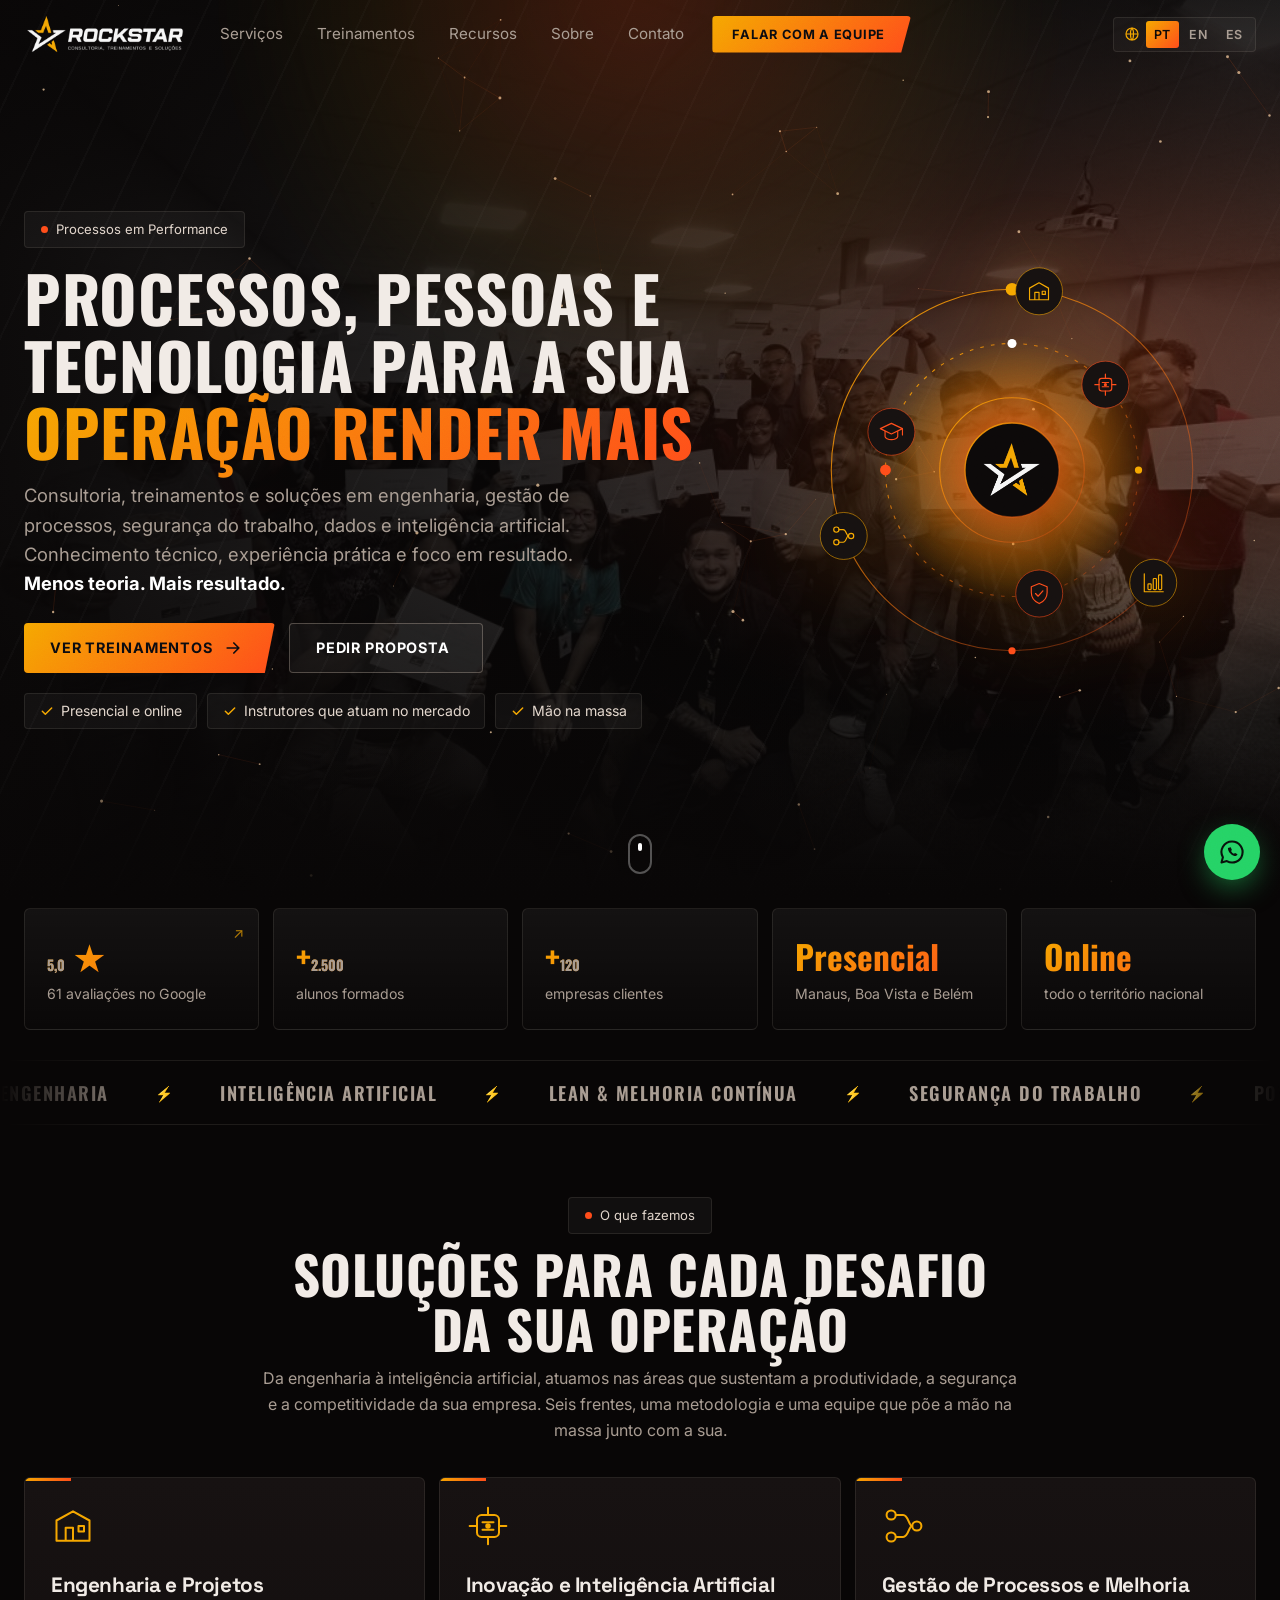
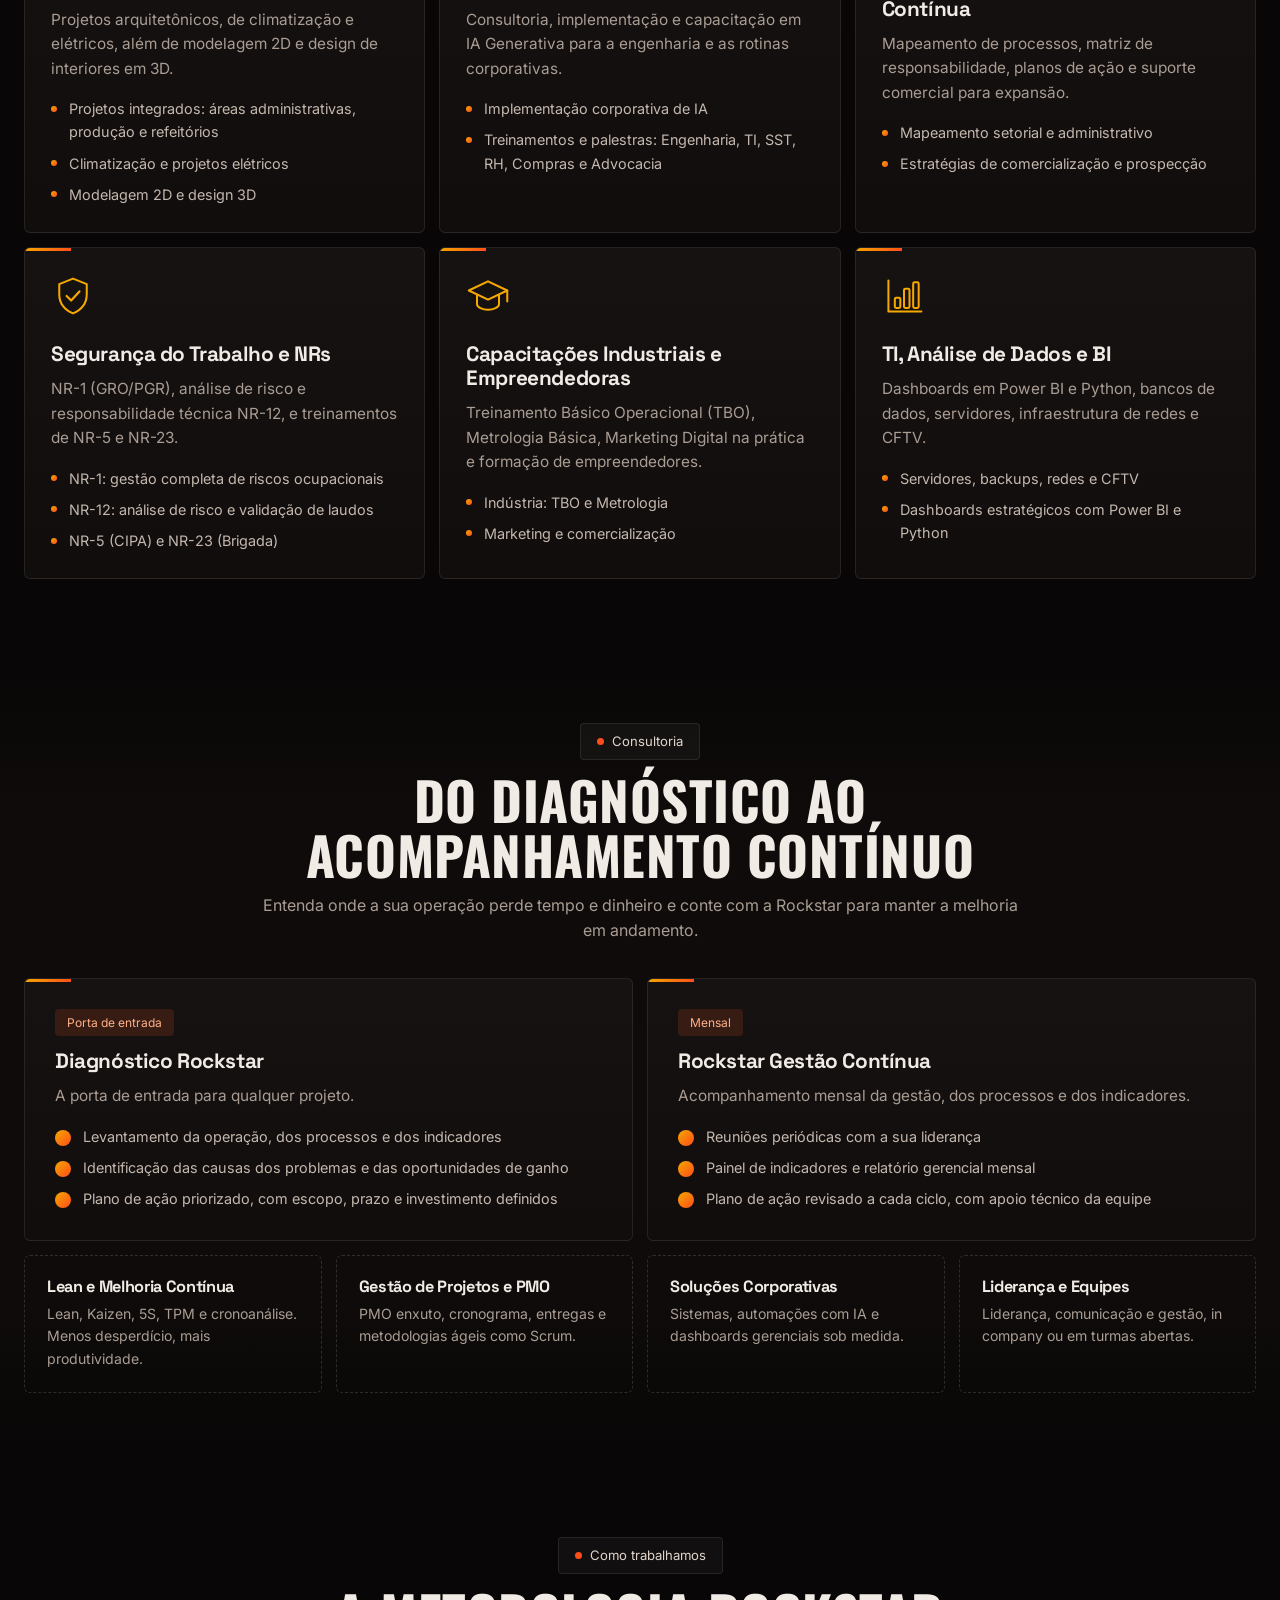
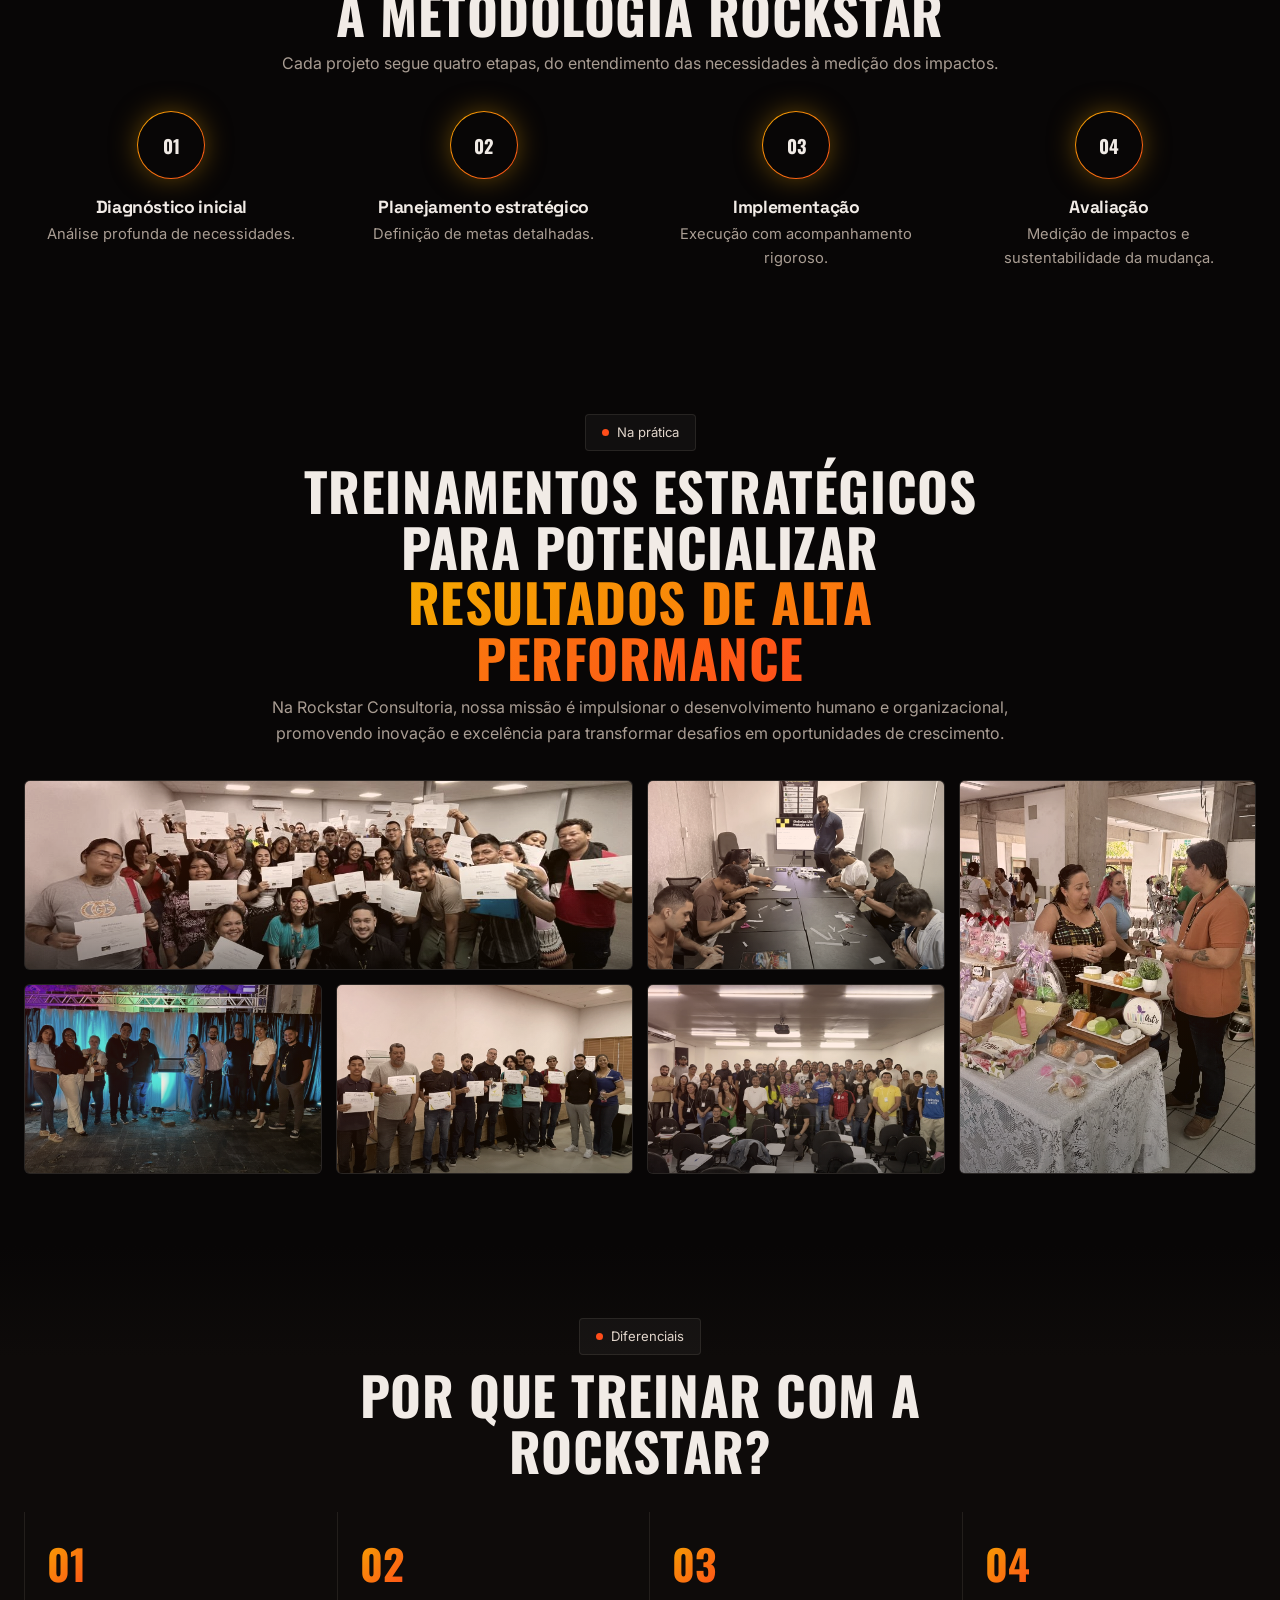
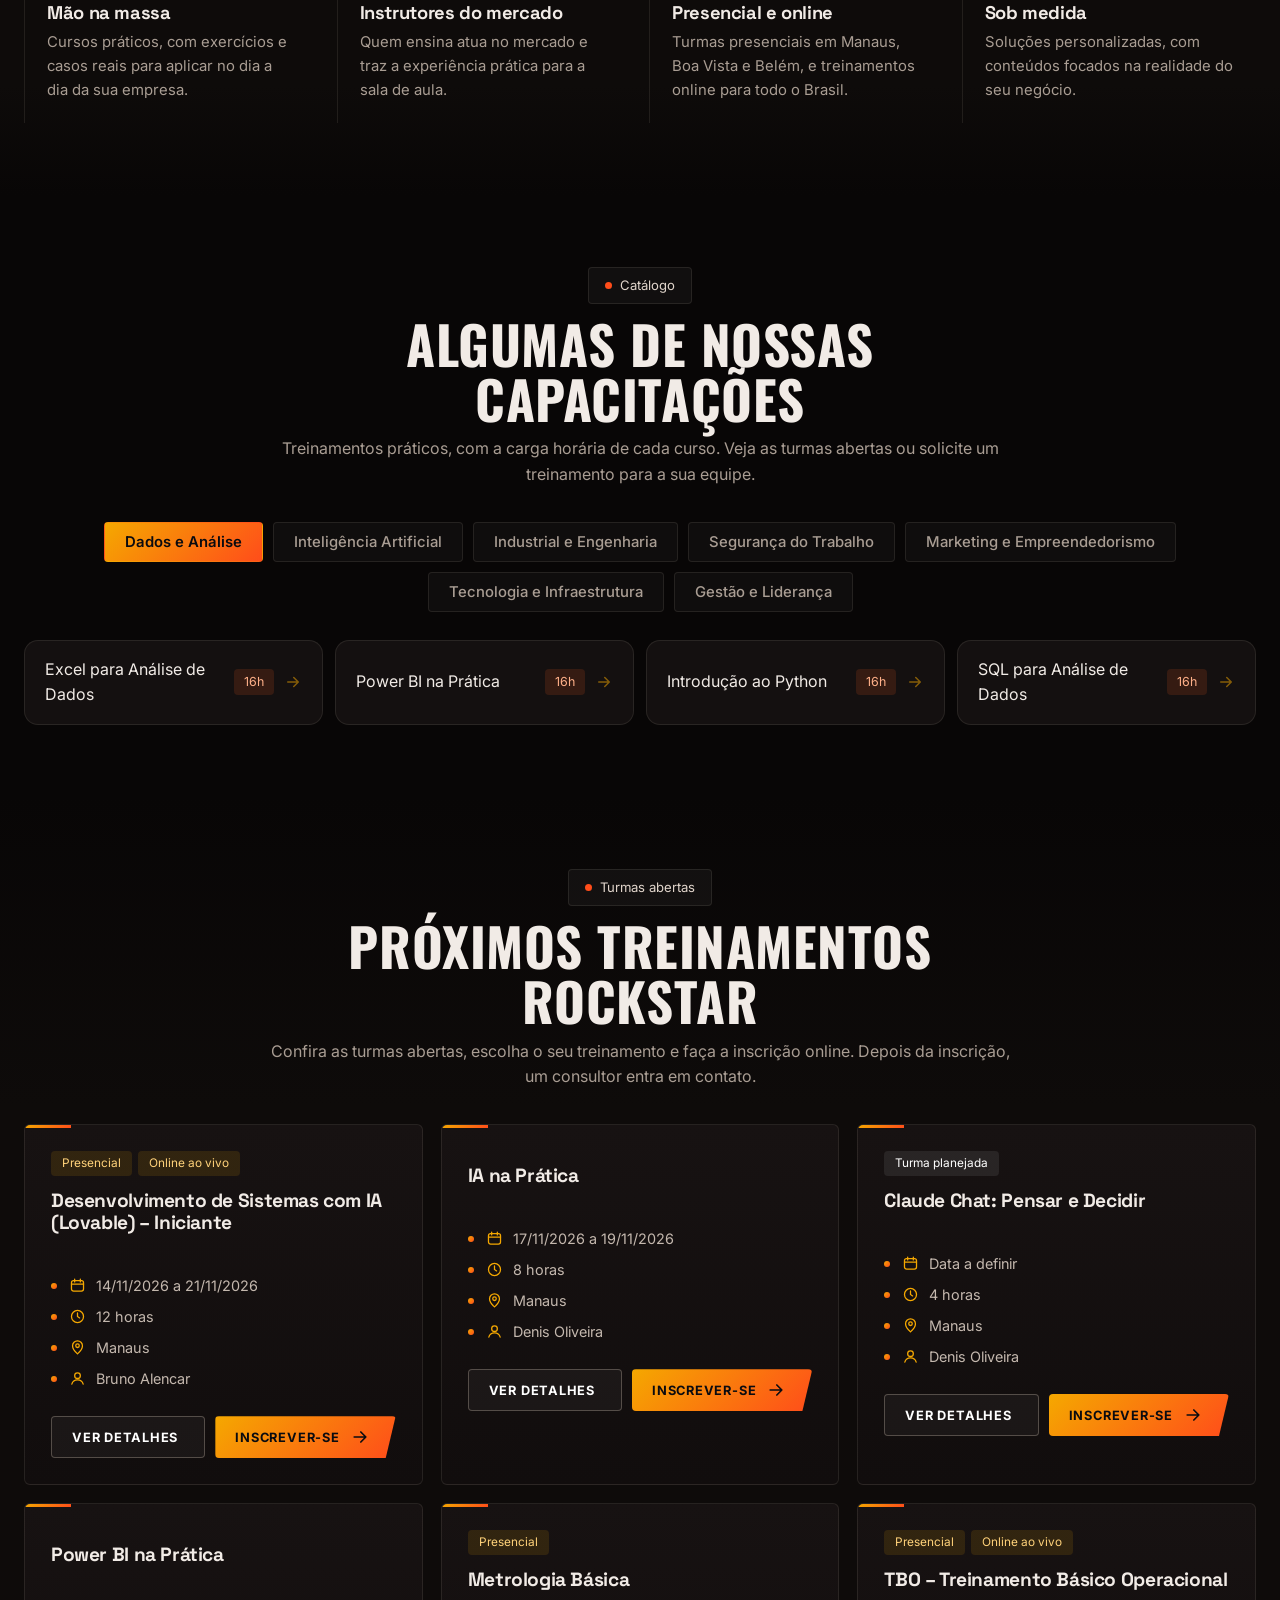
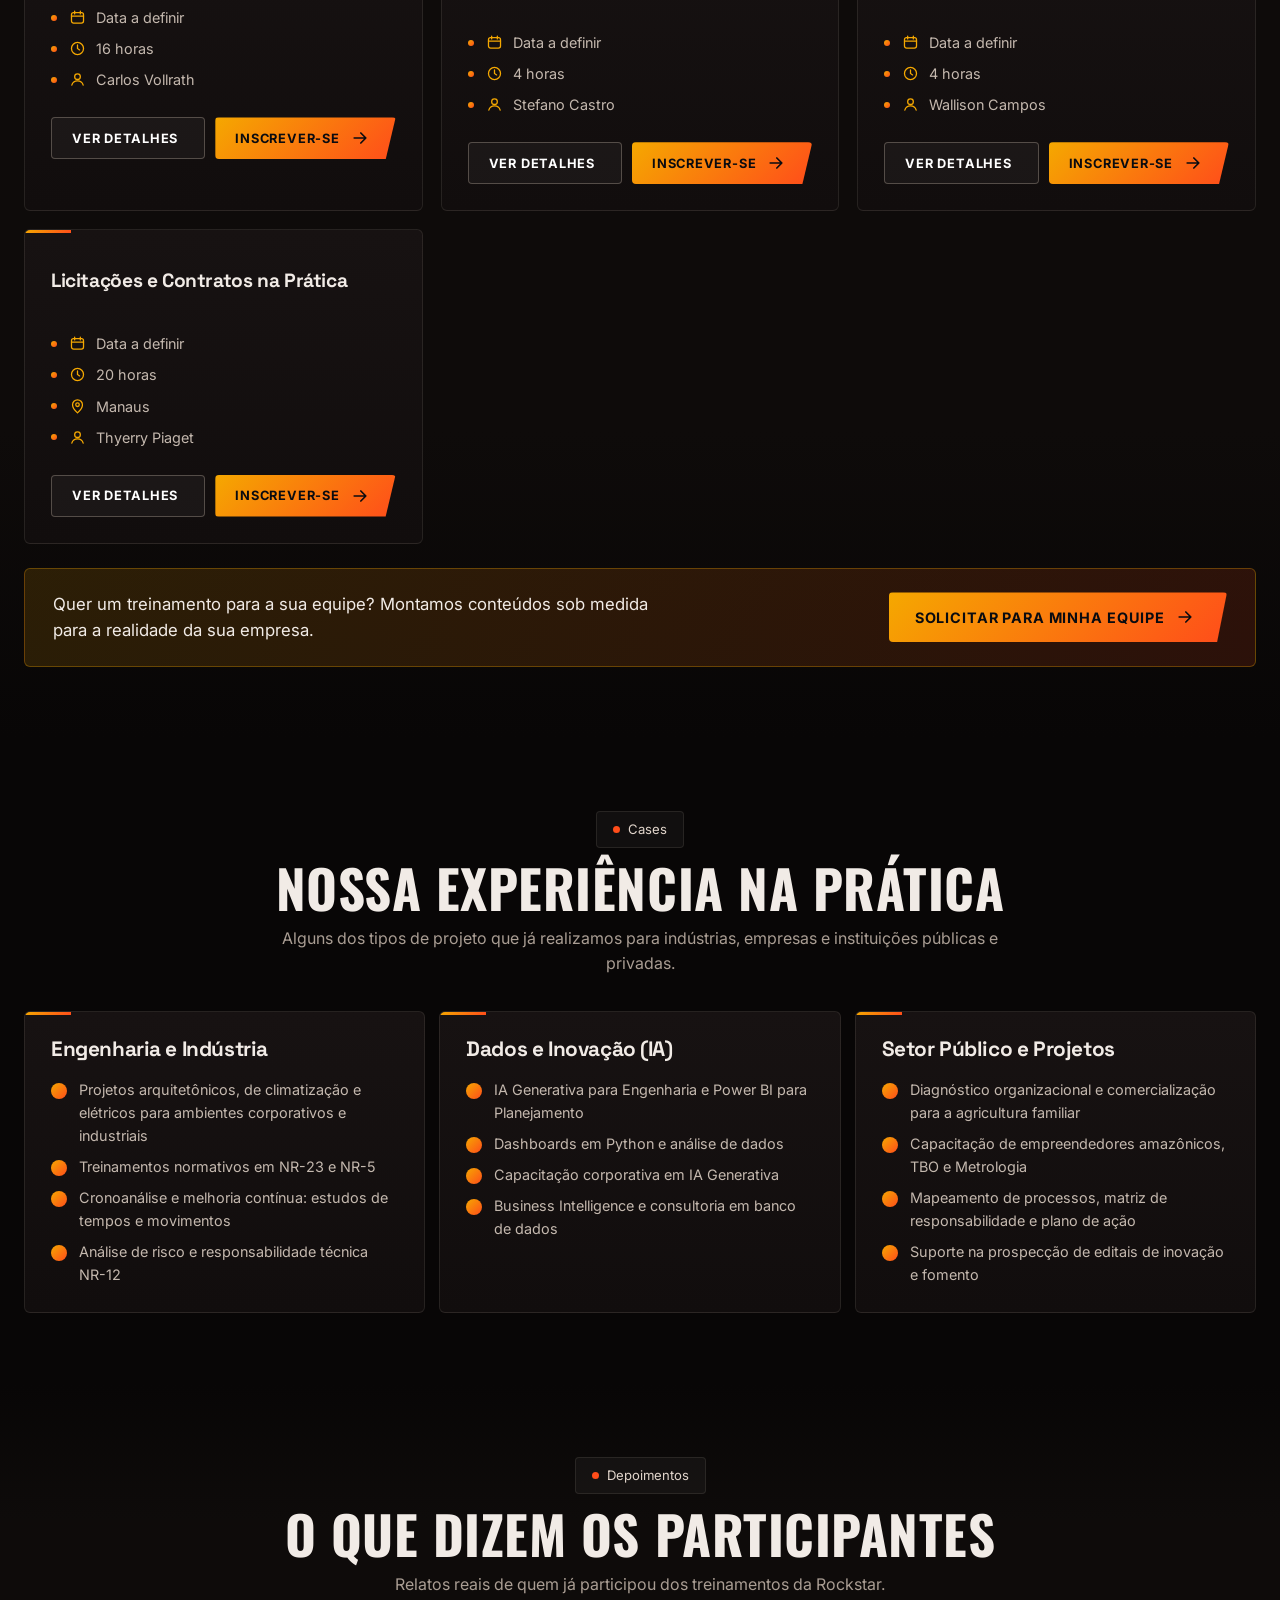
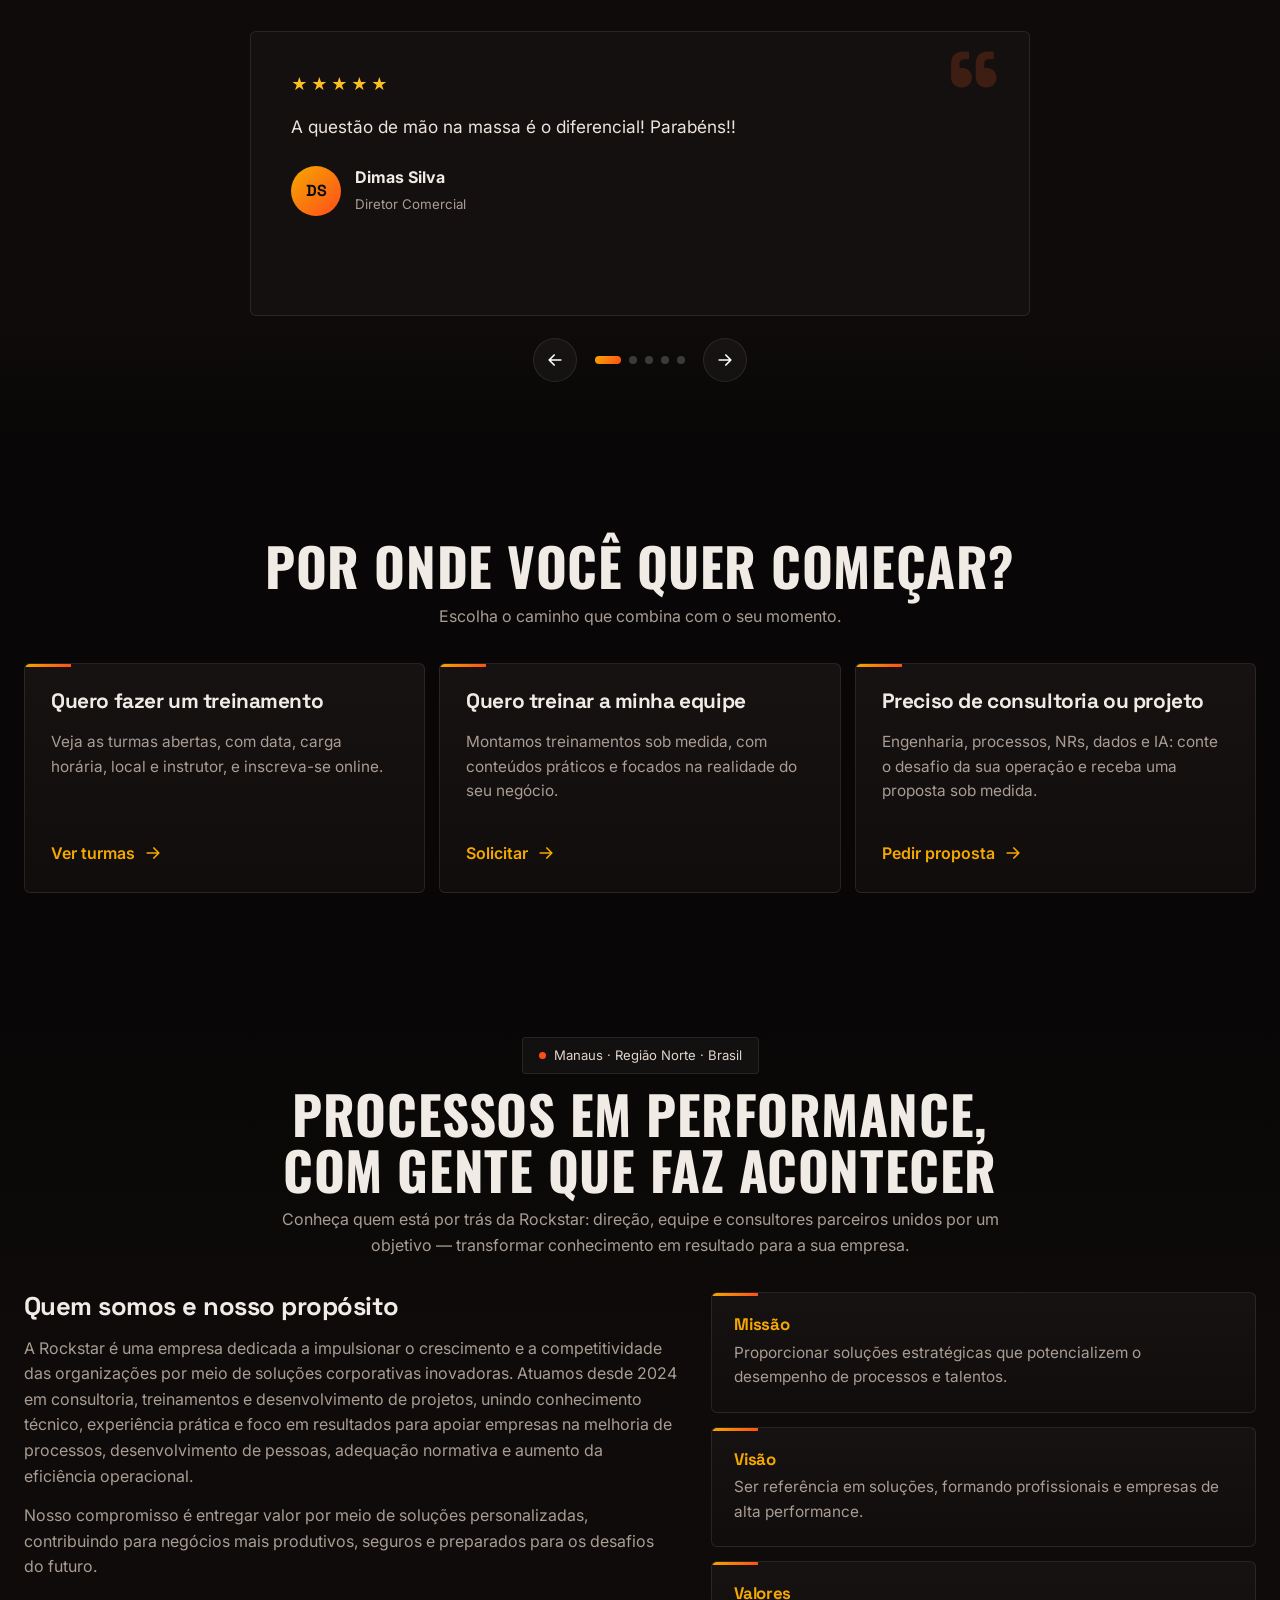
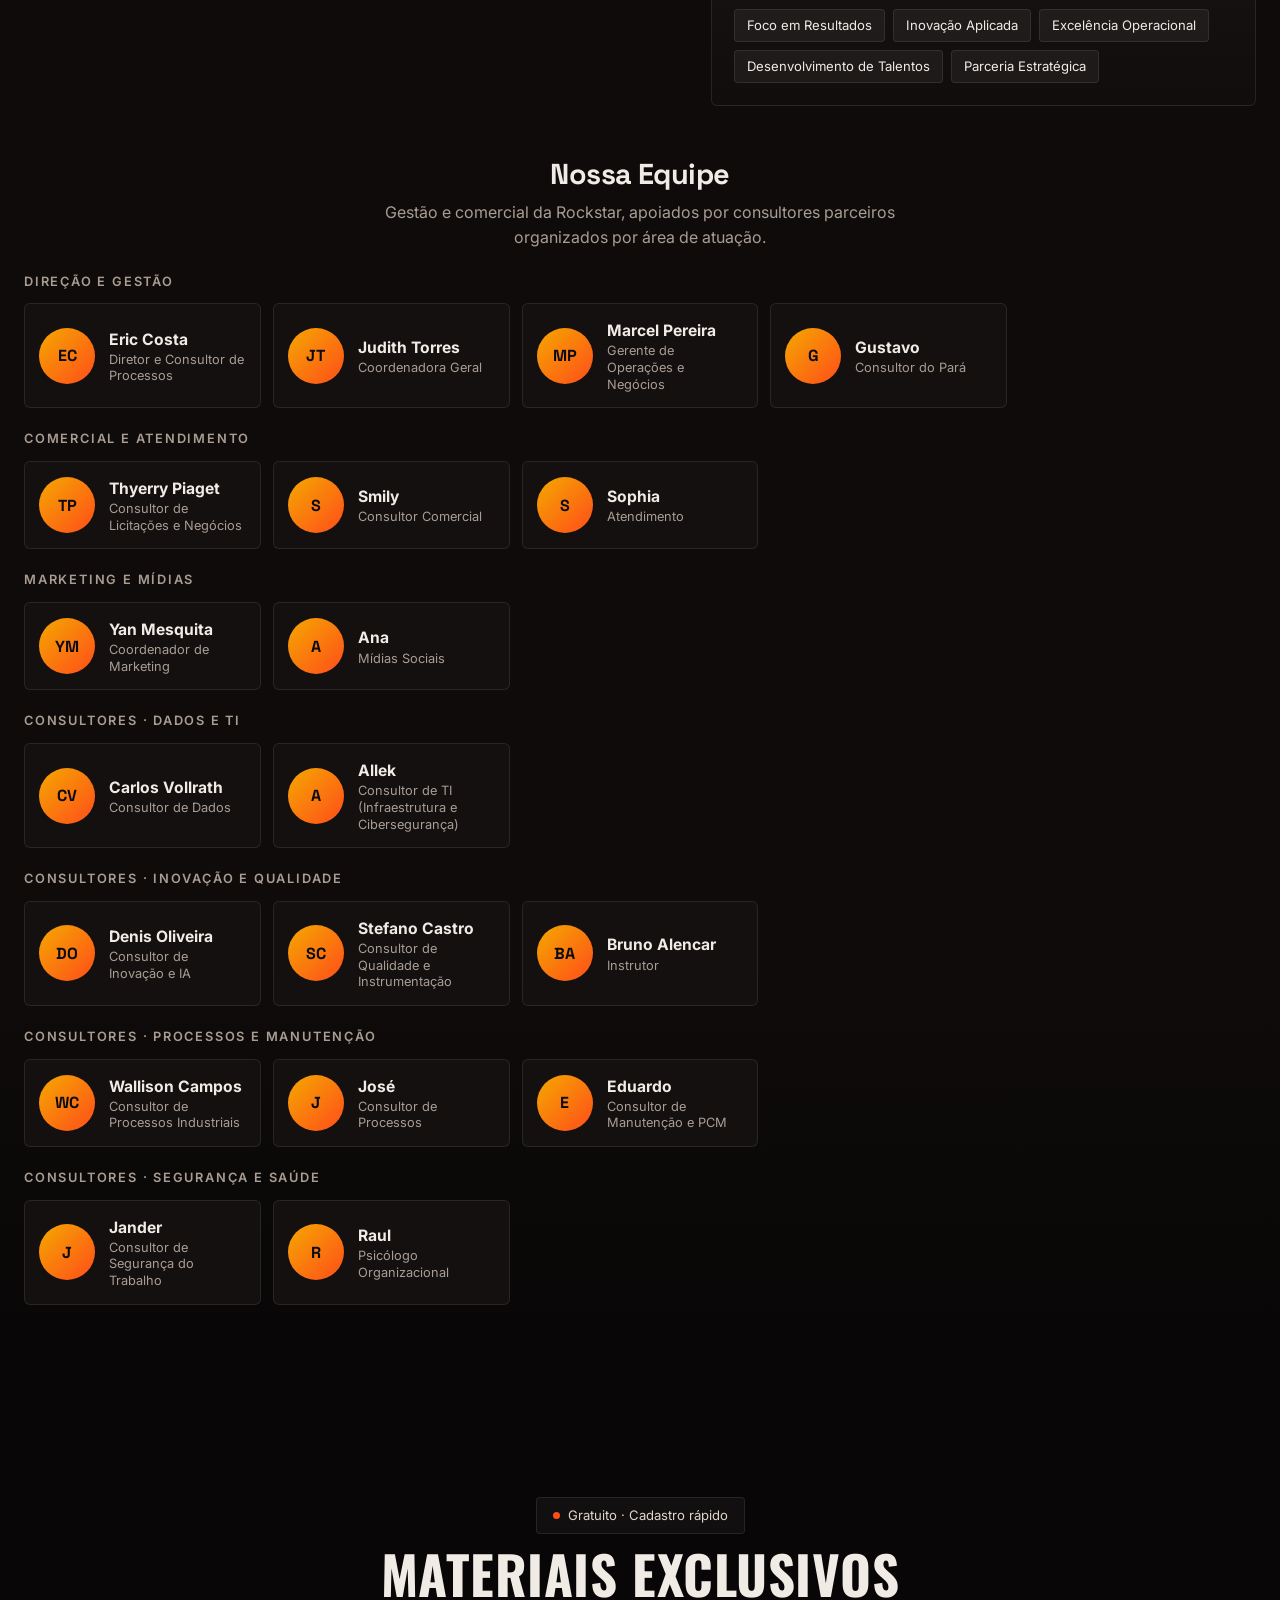
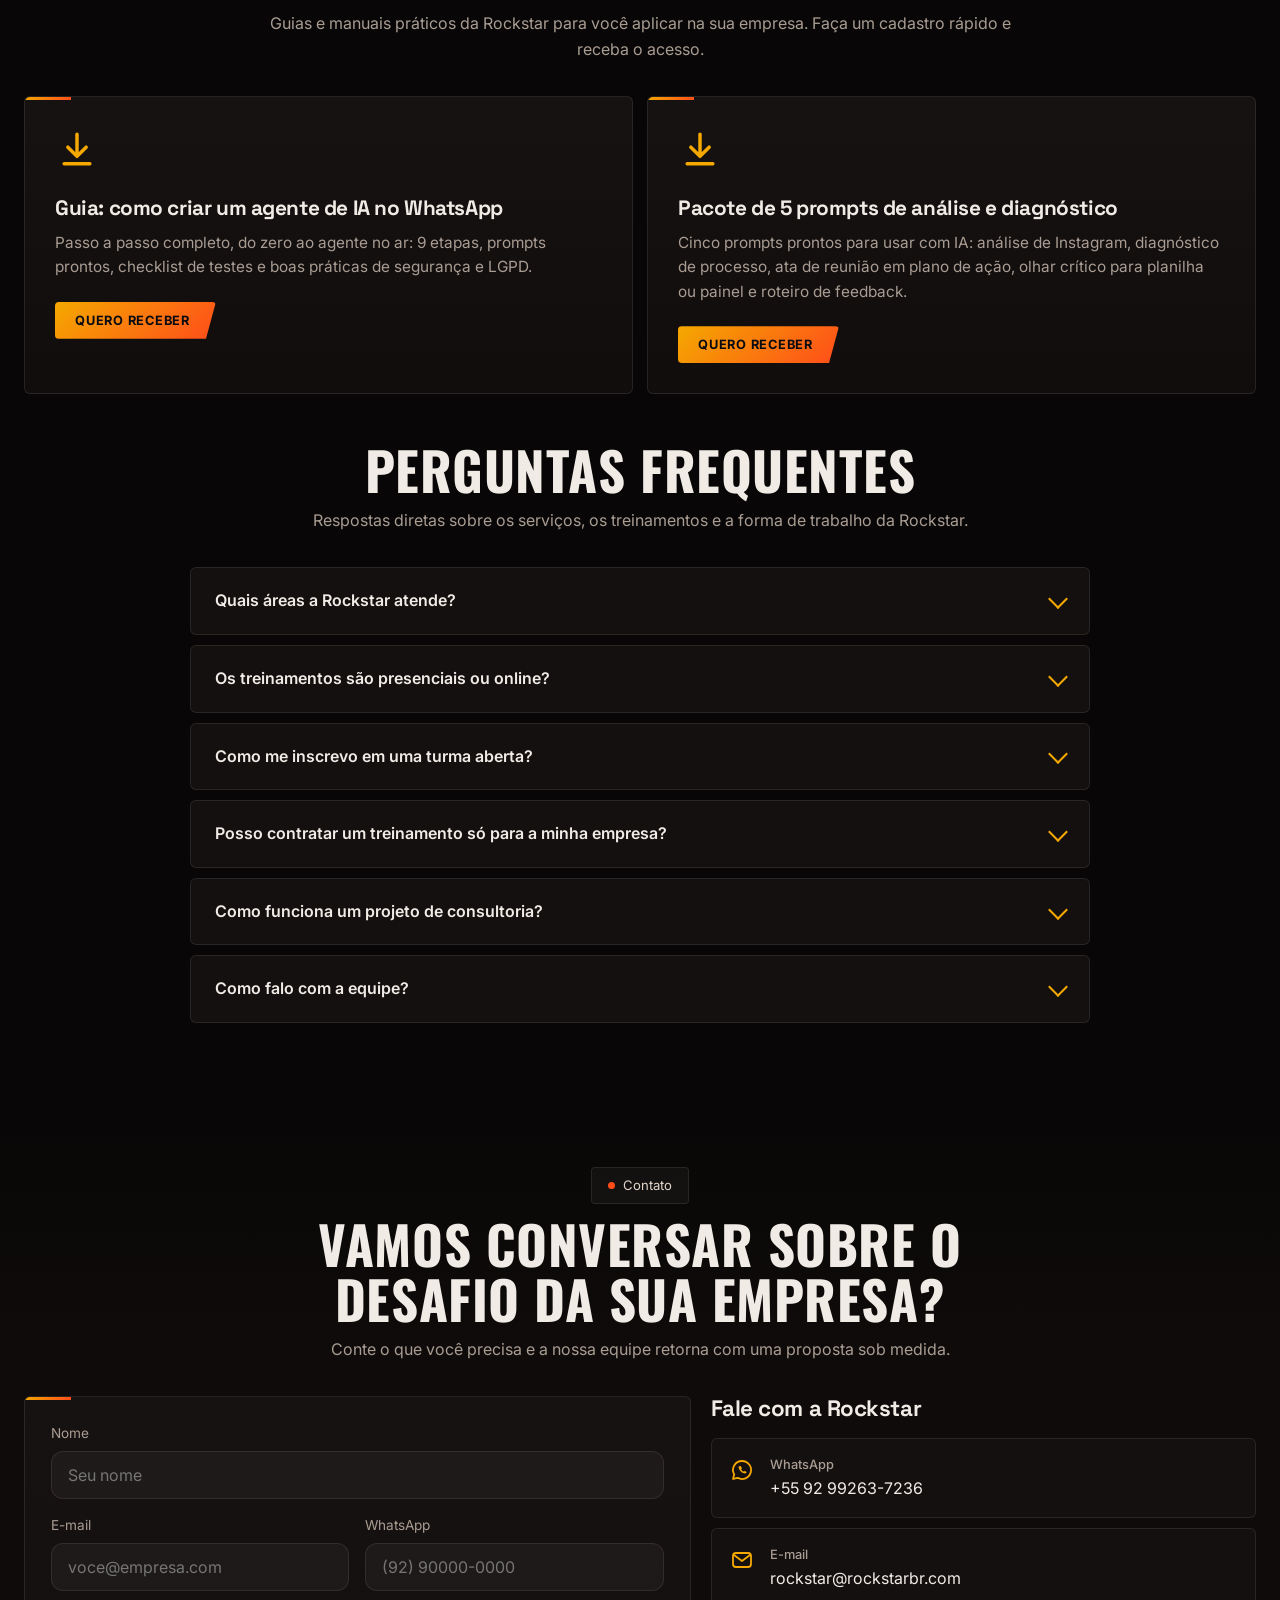
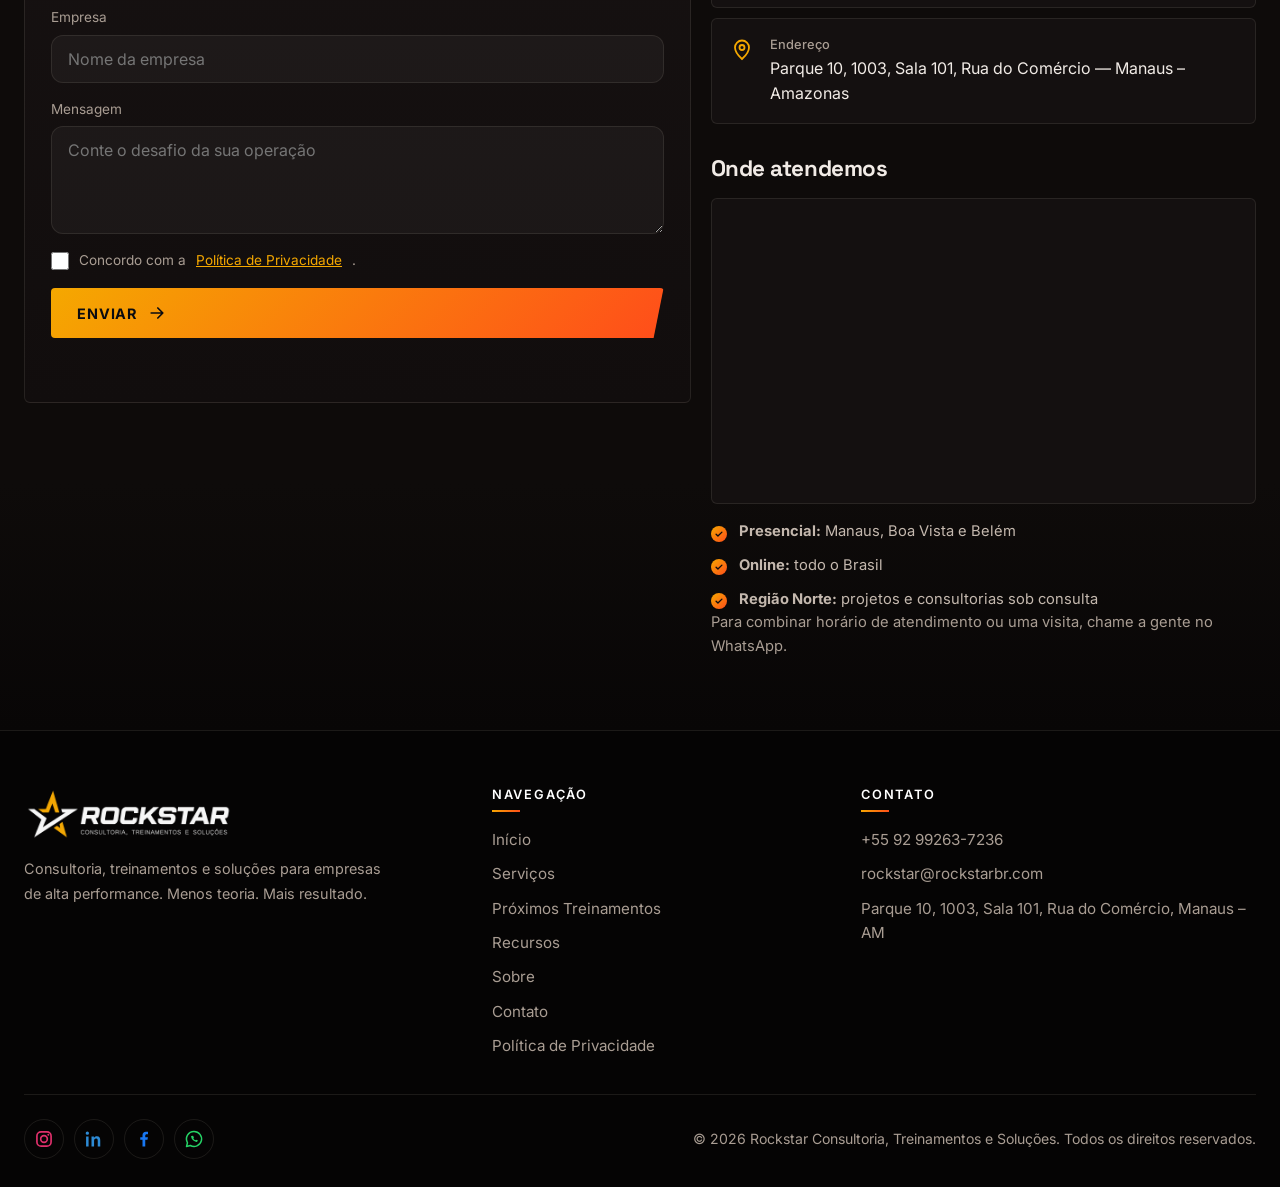
==== commit 0652c3a6: "Mobile hero: headline first, cache-bust assets Co-Authored-By: Claude Sonnet 5.5 <noreply@anthropic." ====
--- a/docs/index.html
+++ b/docs/index.html
@@ -10,7 +10,7 @@
 <link rel="preconnect" href="https://fonts.googleapis.com">
 <link rel="preconnect" href="https://fonts.gstatic.com" crossorigin>
 <link href="https://fonts.googleapis.com/css2?family=Inter:wght@400;500;600;700&family=Oswald:wght@500;600;700&family=Space+Grotesk:wght@500;600;700&display=swap" rel="stylesheet">
-<link rel="stylesheet" href="styles.css">
+<link rel="stylesheet" href="styles.css?v=3">
 <link rel="preload" as="image" href="assets/logo.png">
 <style>
 #preloader{position:fixed;inset:0;z-index:99999;display:flex;align-items:center;justify-content:center;background:#080606;opacity:1;transition:opacity .7s ease,visibility .7s}
@@ -575,9 +575,9 @@
   </div>
 </dialog>
 
-<script src="cursos-data.js"></script>
-<script src="script.js"></script>
-<script src="i18n-cursos.js"></script>
-<script src="i18n.js"></script>
+<script src="cursos-data.js?v=3"></script>
+<script src="script.js?v=3"></script>
+<script src="i18n-cursos.js?v=3"></script>
+<script src="i18n.js?v=3"></script>
 </body>
 </html>
--- a/docs/styles.css
+++ b/docs/styles.css
@@ -536,3 +536,22 @@
 .cap-h .ic{width:18px;height:18px}
 .cap-act{display:flex;flex-wrap:wrap;gap:10px;margin-top:24px}
 .cap-act .btn{justify-content:center}
+
+/* ===== MOBILE / TABLET (sobrescreve regras de desktop acima) ===== */
+@media (max-width:1000px){
+  .hero{min-height:100svh;padding:92px 0 40px!important;align-items:flex-start}
+  .hero .hero-in{display:flex!important;flex-direction:column;gap:24px;width:calc(100% - 32px);text-align:center;align-items:center}
+  .hero .hero-text{width:100%;min-width:0}
+  .hero-art{order:2;max-height:none!important;max-width:260px;margin:0 auto}
+  .orbit{width:min(260px,100%)!important}
+  .hero h1{font-size:clamp(1.8rem,8.2vw,3rem)!important;line-height:1.08;margin:14px 0!important;overflow-wrap:break-word}
+  .hero .lead{margin-inline:auto;max-width:100%}
+  .hero-cta,.chips,.badges{justify-content:center}
+}
+@media (max-width:760px){
+  .hero-art,.chips,.scroll-hint{display:none!important}
+  .hero .lead{font-size:.98rem;line-height:1.55}
+  .hero-cta{flex-direction:column;align-items:stretch;gap:10px;margin:22px 0 0!important}
+  .hero-cta .btn{width:100%;justify-content:center}
+}
+html,body{max-width:100%;overflow-x:hidden}
